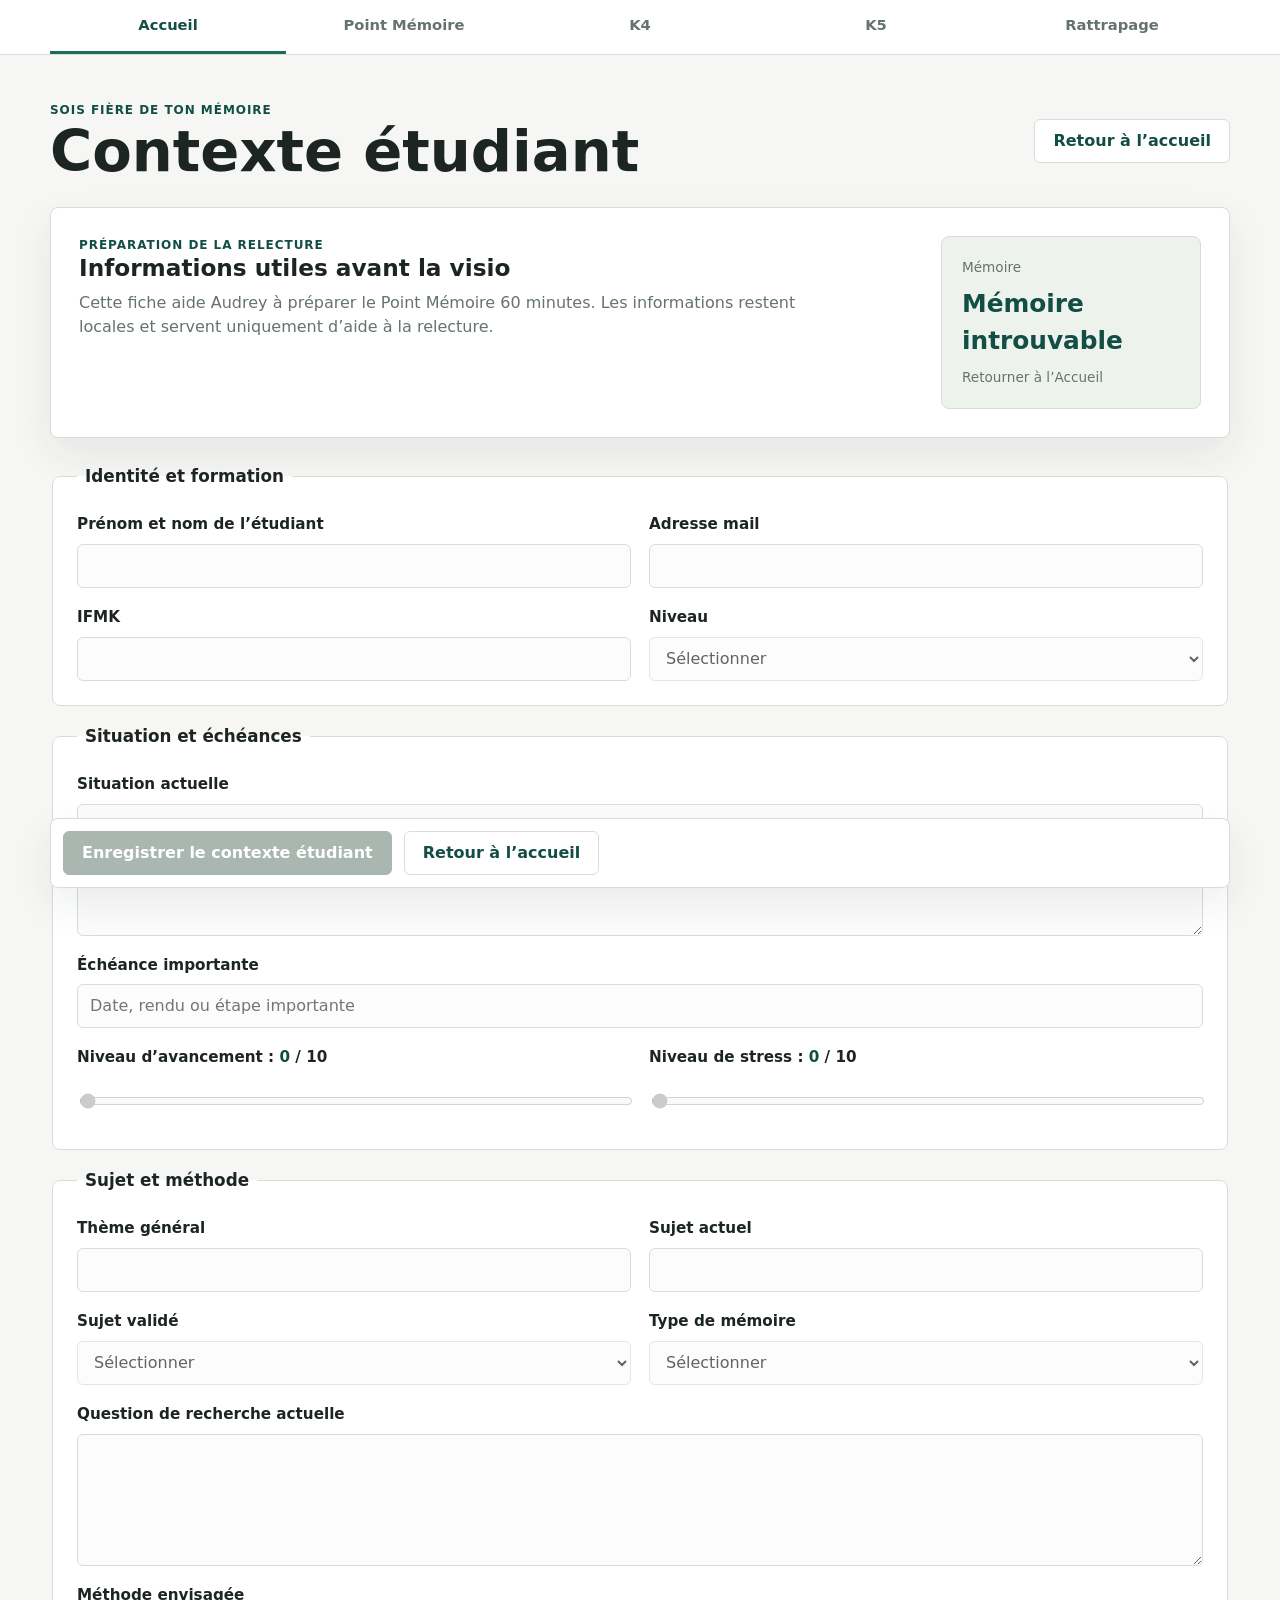
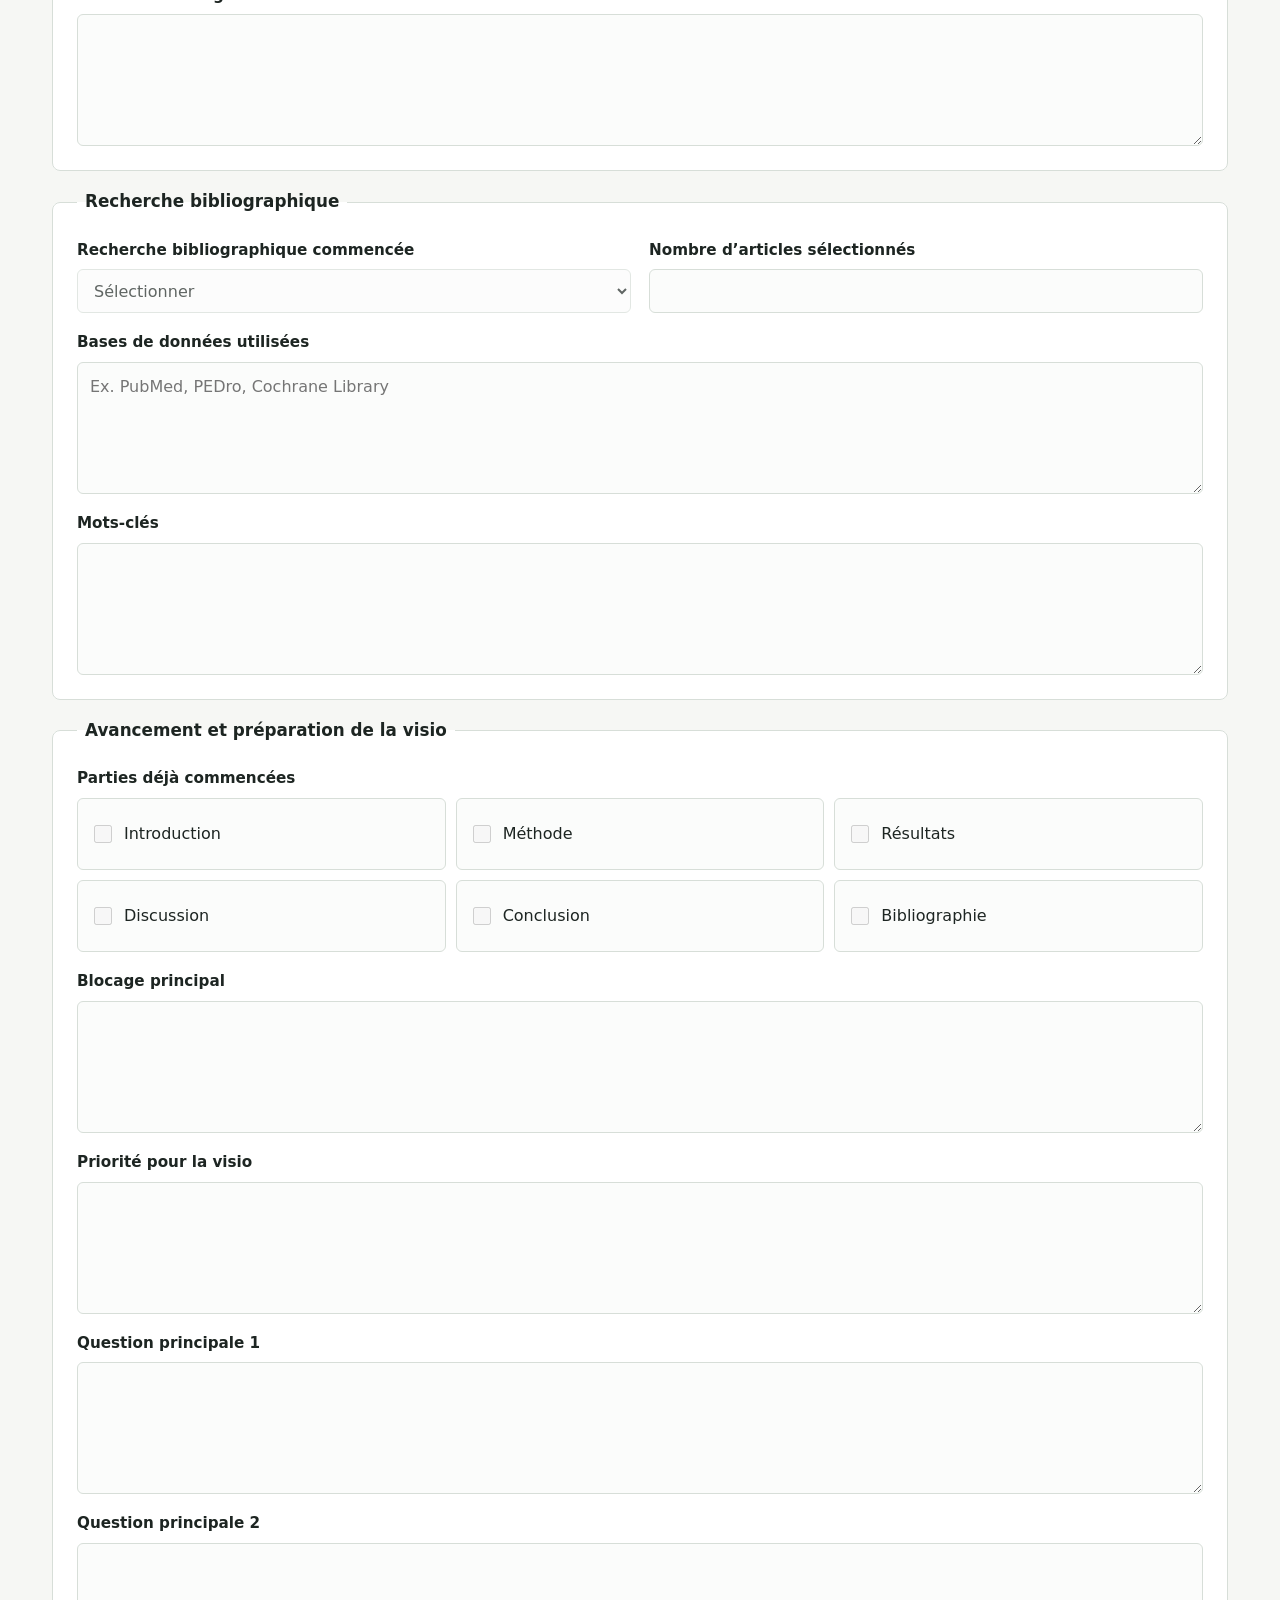
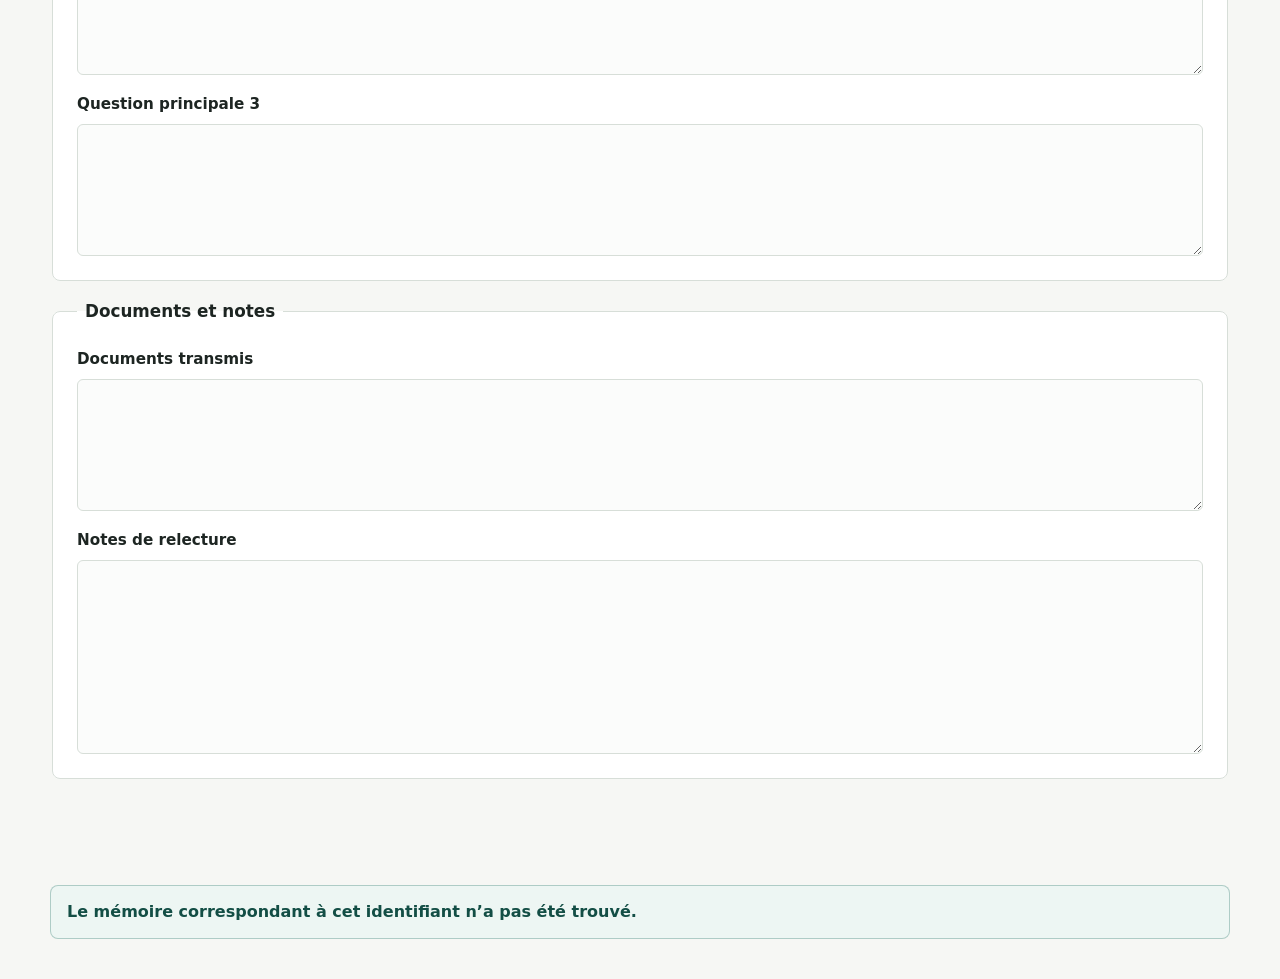
==== contexte-etudiant.html @ c6e3a351 "Initialiser le projet Redac-IMRaD" ====
<!doctype html>
<html lang="fr">
  <head>
    <meta charset="UTF-8" />
    <meta name="viewport" content="width=device-width, initial-scale=1.0" />
    <title>Contexte étudiant - Redac-IMRaD</title>
    <link rel="stylesheet" href="styles.css" />
  </head>
  <body>
    <div data-main-nav></div>
    <main class="app-shell">
      <header class="topbar" aria-label="En-tête">
        <div>
          <p class="eyebrow">Sois fière de ton mémoire</p>
          <h1>Contexte étudiant</h1>
        </div>
        <a class="secondary-action" href="index.html">Retour à l’accueil</a>
      </header>

      <section class="status-band" aria-labelledby="context-title">
        <div>
          <p class="eyebrow">Préparation de la relecture</p>
          <h2 id="context-title">Informations utiles avant la visio</h2>
          <p>
            Cette fiche aide Audrey à préparer le Point Mémoire 60 minutes. Les informations restent
            locales et servent uniquement d’aide à la relecture.
          </p>
        </div>
        <div class="status-panel" aria-label="Mémoire concerné">
          <span class="status-label">Mémoire</span>
          <strong id="context-file-name">Non trouvé</strong>
          <span class="status-note" id="context-status">Contexte à renseigner</span>
        </div>
      </section>

      <form id="student-context-form" class="context-form">
        <fieldset class="form-section">
          <legend>Identité et formation</legend>
          <div class="form-grid">
            <label class="field">
              <span>Prénom et nom de l’étudiant</span>
              <input type="text" name="identiteEtudiant" autocomplete="name" />
            </label>
            <label class="field">
              <span>Adresse mail</span>
              <input type="email" name="email" autocomplete="email" />
            </label>
            <label class="field">
              <span>IFMK</span>
              <input type="text" name="ifmk" />
            </label>
            <label class="field">
              <span>Niveau</span>
              <select name="niveau">
                <option value="">Sélectionner</option>
                <option>K3</option>
                <option>K4</option>
                <option>Rattrapage</option>
                <option>Autre</option>
              </select>
            </label>
          </div>
        </fieldset>

        <fieldset class="form-section">
          <legend>Situation et échéances</legend>
          <div class="form-grid">
            <label class="field full-width">
              <span>Situation actuelle</span>
              <textarea name="situationActuelle" rows="4"></textarea>
            </label>
            <label class="field full-width">
              <span>Échéance importante</span>
              <input type="text" name="echeanceImportante" placeholder="Date, rendu ou étape importante" />
            </label>
            <label class="field range-field">
              <span>Niveau d’avancement : <output id="progress-output">0</output> / 10</span>
              <input id="progress-range" type="range" name="niveauAvancement" min="0" max="10" value="0" />
            </label>
            <label class="field range-field">
              <span>Niveau de stress : <output id="stress-output">0</output> / 10</span>
              <input id="stress-range" type="range" name="niveauStress" min="0" max="10" value="0" />
            </label>
          </div>
        </fieldset>

        <fieldset class="form-section">
          <legend>Sujet et méthode</legend>
          <div class="form-grid">
            <label class="field">
              <span>Thème général</span>
              <input type="text" name="themeGeneral" />
            </label>
            <label class="field">
              <span>Sujet actuel</span>
              <input type="text" name="sujetActuel" />
            </label>
            <label class="field">
              <span>Sujet validé</span>
              <select name="sujetValide">
                <option value="">Sélectionner</option>
                <option>Oui</option>
                <option>Non</option>
                <option>En attente</option>
                <option>Je ne sais pas</option>
              </select>
            </label>
            <label class="field">
              <span>Type de mémoire</span>
              <select name="typeMemoire">
                <option value="">Sélectionner</option>
                <option>Revue de littérature</option>
                <option>Revue systématique</option>
                <option>Étude quantitative</option>
                <option>Étude qualitative</option>
                <option>Étude observationnelle</option>
                <option>Cas clinique</option>
                <option>Mémoire professionnel</option>
                <option>Autre</option>
              </select>
            </label>
            <label class="field full-width">
              <span>Question de recherche actuelle</span>
              <textarea name="questionRecherche" rows="4"></textarea>
            </label>
            <label class="field full-width">
              <span>Méthode envisagée</span>
              <textarea name="methodeEnvisagee" rows="4"></textarea>
            </label>
          </div>
        </fieldset>

        <fieldset class="form-section">
          <legend>Recherche bibliographique</legend>
          <div class="form-grid">
            <label class="field">
              <span>Recherche bibliographique commencée</span>
              <select name="rechercheBibliographiqueCommencee">
                <option value="">Sélectionner</option>
                <option>Oui</option>
                <option>Non</option>
                <option>Un peu</option>
              </select>
            </label>
            <label class="field">
              <span>Nombre d’articles sélectionnés</span>
              <input type="number" name="nombreArticles" min="0" inputmode="numeric" />
            </label>
            <label class="field full-width">
              <span>Bases de données utilisées</span>
              <textarea name="basesDonnees" rows="3" placeholder="Ex. PubMed, PEDro, Cochrane Library"></textarea>
            </label>
            <label class="field full-width">
              <span>Mots-clés</span>
              <textarea name="motsCles" rows="3"></textarea>
            </label>
          </div>
        </fieldset>

        <fieldset class="form-section">
          <legend>Avancement et préparation de la visio</legend>
          <div class="field full-width">
            <span>Parties déjà commencées</span>
            <div class="checkbox-grid">
              <label><input type="checkbox" name="partiesCommencees" value="Introduction" /> Introduction</label>
              <label><input type="checkbox" name="partiesCommencees" value="Méthode" /> Méthode</label>
              <label><input type="checkbox" name="partiesCommencees" value="Résultats" /> Résultats</label>
              <label><input type="checkbox" name="partiesCommencees" value="Discussion" /> Discussion</label>
              <label><input type="checkbox" name="partiesCommencees" value="Conclusion" /> Conclusion</label>
              <label><input type="checkbox" name="partiesCommencees" value="Bibliographie" /> Bibliographie</label>
            </div>
          </div>
          <div class="form-grid context-spacing">
            <label class="field full-width">
              <span>Blocage principal</span>
              <textarea name="blocagePrincipal" rows="4"></textarea>
            </label>
            <label class="field full-width">
              <span>Priorité pour la visio</span>
              <textarea name="prioriteVisio" rows="4"></textarea>
            </label>
            <label class="field full-width">
              <span>Question principale 1</span>
              <textarea name="questionEtudiant1" rows="3"></textarea>
            </label>
            <label class="field full-width">
              <span>Question principale 2</span>
              <textarea name="questionEtudiant2" rows="3"></textarea>
            </label>
            <label class="field full-width">
              <span>Question principale 3</span>
              <textarea name="questionEtudiant3" rows="3"></textarea>
            </label>
          </div>
        </fieldset>

        <fieldset class="form-section">
          <legend>Documents et notes</legend>
          <div class="form-grid">
            <label class="field full-width">
              <span>Documents transmis</span>
              <textarea name="documentsTransmis" rows="4"></textarea>
            </label>
            <label class="field full-width">
              <span>Notes de relecture</span>
              <textarea name="notesRelecture" rows="7"></textarea>
            </label>
          </div>
        </fieldset>

        <div class="form-actions sticky-actions">
          <button class="primary-action" type="submit">Enregistrer le contexte étudiant</button>
          <a class="secondary-action" href="index.html">Retour à l’accueil</a>
        </div>
        <p id="context-message" class="form-message" role="status" aria-live="polite" hidden></p>
      </form>
    </main>
    <script src="navigation.js?v=7" defer></script>
    <script src="contexte-etudiant.js?v=6" defer></script>
  </body>
</html>
---- styles.css ----
:root {
  color-scheme: light;
  --bg: #f6f7f4;
  --surface: #ffffff;
  --surface-muted: #eef2ed;
  --text: #1d2522;
  --muted: #66736d;
  --line: #d7ded8;
  --accent: #1d6b5f;
  --accent-strong: #134e45;
  --caution: #9a6b15;
  --shadow: 0 16px 40px rgba(29, 37, 34, 0.08);
}

* {
  box-sizing: border-box;
}

body {
  margin: 0;
  min-width: 320px;
  background: var(--bg);
  color: var(--text);
  font-family:
    Inter, ui-sans-serif, system-ui, -apple-system, BlinkMacSystemFont, "Segoe UI",
    sans-serif;
  line-height: 1.5;
}

.main-tabs {
  position: sticky;
  top: 0;
  z-index: 20;
  border-bottom: 1px solid var(--line);
  background: rgba(255, 255, 255, 0.98);
}

.main-tabs-inner {
  display: grid;
  grid-template-columns: repeat(5, minmax(0, 1fr));
  width: min(1180px, 100%);
  min-height: 54px;
  margin: 0 auto;
}

.main-tab {
  display: flex;
  min-width: 0;
  align-items: center;
  justify-content: center;
  padding: 10px 8px;
  border-bottom: 3px solid transparent;
  color: var(--muted);
  font-size: 0.92rem;
  font-weight: 750;
  line-height: 1.15;
  text-align: center;
  text-decoration: none;
}

.main-tab:hover,
.main-tab:focus-visible {
  background: var(--surface-muted);
  color: var(--accent-strong);
}

.main-tab.active {
  border-bottom-color: var(--accent);
  color: var(--accent-strong);
}

button,
input,
textarea,
select {
  font: inherit;
}

a {
  color: inherit;
}

.visually-hidden {
  position: absolute;
  width: 1px;
  height: 1px;
  padding: 0;
  margin: -1px;
  overflow: hidden;
  clip: rect(0, 0, 0, 0);
  white-space: nowrap;
  border: 0;
}

.app-shell {
  width: min(1180px, calc(100% - 32px));
  margin: 0 auto;
  padding: 28px 0 40px;
}

.topbar {
  display: flex;
  align-items: center;
  justify-content: space-between;
  gap: 24px;
  padding: 18px 0 26px;
}

.eyebrow {
  margin: 0 0 4px;
  color: var(--accent-strong);
  font-size: 0.75rem;
  font-weight: 700;
  letter-spacing: 0.08em;
  text-transform: uppercase;
}

h1,
h2,
h3,
p {
  margin-top: 0;
}

h1 {
  margin-bottom: 0;
  font-size: clamp(2rem, 5vw, 3.6rem);
  line-height: 1;
}

h2 {
  margin-bottom: 10px;
  font-size: 1.45rem;
  line-height: 1.2;
}

h3 {
  margin-bottom: 6px;
  font-size: 1rem;
}

p {
  color: var(--muted);
}

.primary-action,
.secondary-action {
  display: inline-flex;
  min-height: 44px;
  align-items: center;
  justify-content: center;
  padding: 0 18px;
  border-radius: 6px;
  font-weight: 700;
  text-align: center;
  text-decoration: none;
}

.primary-action {
  border: 1px solid var(--accent);
  background: var(--accent);
  color: #fff;
}

.primary-action:disabled {
  cursor: not-allowed;
  border-color: #aab7b1;
  background: #aab7b1;
}

.secondary-action {
  border: 1px solid var(--line);
  background: var(--surface);
  color: var(--accent-strong);
}

.primary-action[aria-disabled="true"],
.secondary-action:disabled {
  cursor: not-allowed;
  border-color: #aab7b1;
  background: #eef1ee;
  color: #7b8781;
}

.status-band {
  display: grid;
  grid-template-columns: minmax(0, 1fr) 260px;
  gap: 28px;
  align-items: stretch;
  margin-bottom: 26px;
  padding: 28px;
  border: 1px solid var(--line);
  border-radius: 8px;
  background: var(--surface);
  box-shadow: var(--shadow);
}

.status-band p {
  max-width: 760px;
  margin-bottom: 0;
}

.status-panel {
  display: flex;
  min-height: 150px;
  flex-direction: column;
  justify-content: center;
  padding: 20px;
  border: 1px solid var(--line);
  border-radius: 8px;
  background: var(--surface-muted);
}

.status-label,
.status-note {
  color: var(--muted);
  font-size: 0.85rem;
}

.status-panel strong {
  margin: 8px 0;
  color: var(--accent-strong);
  font-size: 1.55rem;
}

.dashboard-grid {
  display: grid;
  grid-template-columns: repeat(3, minmax(0, 1fr));
  gap: 16px;
  margin-bottom: 30px;
}

.summary-card,
.workspace,
.principles {
  border: 1px solid var(--line);
  border-radius: 8px;
  background: var(--surface);
}

.summary-card {
  min-height: 156px;
  padding: 22px;
}

.summary-card p {
  margin-bottom: 0;
}

.summary-card.warning .metric {
  color: var(--caution);
}

.metric {
  display: block;
  margin-bottom: 16px;
  color: var(--accent);
  font-size: 2.4rem;
  font-weight: 800;
  line-height: 1;
}

.workspace,
.principles {
  padding: 26px;
  margin-bottom: 24px;
}

.section-heading {
  display: flex;
  align-items: flex-start;
  justify-content: space-between;
  gap: 20px;
  margin-bottom: 18px;
}

.steps {
  display: grid;
  gap: 12px;
  padding: 0;
  margin: 0;
  list-style: none;
}

.step {
  display: grid;
  grid-template-columns: 44px minmax(0, 1fr);
  gap: 14px;
  align-items: start;
  padding: 16px;
  border: 1px solid var(--line);
  border-radius: 8px;
  background: #fbfcfb;
}

.step.current {
  border-color: rgba(29, 107, 95, 0.42);
  background: #edf6f3;
}

.step.muted {
  background: #f7f8f7;
}

.step-index {
  display: grid;
  width: 36px;
  height: 36px;
  place-items: center;
  border-radius: 50%;
  background: var(--surface-muted);
  color: var(--accent-strong);
  font-size: 0.9rem;
  font-weight: 800;
}

.step p {
  margin-bottom: 0;
}

.principles h2 {
  margin-bottom: 18px;
}

.principle-list {
  display: grid;
  grid-template-columns: repeat(2, minmax(0, 1fr));
  gap: 12px;
}

.principle-list p {
  min-height: 70px;
  margin: 0;
  padding: 16px;
  border: 1px solid var(--line);
  border-radius: 8px;
  background: #fbfcfb;
}

.principle-list strong {
  color: var(--text);
}

.import-intro {
  margin-bottom: 30px;
}

.memoire-form {
  display: grid;
  gap: 22px;
}

.form-grid {
  display: grid;
  grid-template-columns: repeat(2, minmax(0, 1fr));
  gap: 18px;
}

.field {
  display: grid;
  gap: 8px;
}

.field.full-width {
  grid-column: 1 / -1;
}

.field span {
  color: var(--text);
  font-size: 0.95rem;
  font-weight: 700;
}

.field input,
.field select,
.field textarea {
  width: 100%;
  border: 1px solid var(--line);
  border-radius: 6px;
  background: #fbfcfb;
  color: var(--text);
}

.field input,
.field select {
  min-height: 44px;
  padding: 0 12px;
}

.field input[type="file"] {
  min-height: auto;
  padding: 12px;
}

.field textarea {
  min-height: 132px;
  padding: 12px;
  resize: vertical;
}

.field input:focus,
.field select:focus,
.field textarea:focus {
  outline: 3px solid rgba(29, 107, 95, 0.18);
  border-color: var(--accent);
}

.field small {
  color: var(--muted);
}

.form-actions {
  display: flex;
  flex-wrap: wrap;
  gap: 12px;
  align-items: center;
}

.form-message {
  margin: 0;
  padding: 14px 16px;
  border: 1px solid rgba(29, 107, 95, 0.3);
  border-radius: 8px;
  background: #edf6f3;
  color: var(--accent-strong);
  font-weight: 700;
}

.memoire-summary {
  display: grid;
  grid-template-columns: repeat(2, minmax(0, 1fr));
  gap: 14px;
  margin: 0 0 22px;
}

.memoire-summary div {
  min-height: 82px;
  padding: 16px;
  border: 1px solid var(--line);
  border-radius: 8px;
  background: #fbfcfb;
}

.memoire-summary .full-width {
  grid-column: 1 / -1;
}

.memoire-summary dt {
  margin-bottom: 6px;
  color: var(--muted);
  font-size: 0.85rem;
  font-weight: 700;
}

.memoire-summary dd {
  margin: 0;
  color: var(--text);
  font-weight: 700;
}

.fiche-actions {
  padding-top: 4px;
}

.analysis-grid {
  display: grid;
  grid-template-columns: repeat(2, minmax(0, 1fr));
  gap: 14px;
}

.analysis-card {
  display: flex;
  min-height: 128px;
  align-items: center;
  justify-content: space-between;
  gap: 16px;
  padding: 16px;
  border: 1px solid var(--line);
  border-radius: 8px;
  background: #fbfcfb;
}

.analysis-card p {
  margin-bottom: 0;
}

.analysis-card .secondary-action {
  min-width: 156px;
}

.empty-state {
  margin: 0;
  padding: 16px;
  border: 1px solid var(--line);
  border-radius: 8px;
  background: #fbfcfb;
}

.memoire-list {
  display: grid;
  gap: 14px;
}

.memoire-card {
  display: grid;
  gap: 16px;
  padding: 18px;
  border: 1px solid var(--line);
  border-radius: 8px;
  background: #fbfcfb;
}

.memoire-card h3 {
  margin-bottom: 0;
  overflow-wrap: anywhere;
}

.memoire-card-details {
  display: grid;
  grid-template-columns: repeat(3, minmax(0, 1fr));
  gap: 12px;
  margin: 0;
}

.memoire-card-details div {
  min-height: 76px;
  padding: 14px;
  border: 1px solid var(--line);
  border-radius: 8px;
  background: var(--surface);
}

.memoire-card-details dt {
  margin-bottom: 6px;
  color: var(--muted);
  font-size: 0.82rem;
  font-weight: 700;
}

.memoire-card-details dd {
  margin: 0;
  color: var(--text);
  font-weight: 700;
}

.analysis-state {
  margin: 0;
  padding: 12px 14px;
  border: 1px solid rgba(29, 107, 95, 0.3);
  border-radius: 8px;
  background: #edf6f3;
  color: var(--accent-strong);
  font-weight: 700;
}

.memoire-card-actions {
  display: flex;
  flex-wrap: wrap;
  gap: 10px;
}

.filter-bar {
  display: flex;
  flex-wrap: wrap;
  gap: 8px;
  margin-bottom: 18px;
}

.filter-button {
  min-height: 38px;
  padding: 0 13px;
  border: 1px solid var(--line);
  border-radius: 6px;
  background: var(--surface);
  color: var(--muted);
  font-weight: 700;
}

.filter-button.active {
  border-color: var(--accent);
  background: var(--surface-muted);
  color: var(--accent-strong);
}

.student-grid {
  display: grid;
  grid-template-columns: repeat(2, minmax(0, 1fr));
  gap: 14px;
}

.student-card {
  display: grid;
  gap: 14px;
  padding: 18px;
  border: 1px solid var(--line);
  border-radius: 8px;
  background: #fbfcfb;
}

.student-card h3 {
  margin: 6px 0 0;
}

.category-label {
  color: var(--accent-strong);
  font-size: 0.78rem;
  font-weight: 800;
  text-transform: uppercase;
}

.student-card dl {
  display: grid;
  gap: 10px;
  margin: 0;
}

.student-card dt {
  color: var(--muted);
  font-size: 0.78rem;
  font-weight: 700;
}

.student-card dd {
  margin: 2px 0 0;
  color: var(--text);
}

.axis-grid {
  display: grid;
  grid-template-columns: repeat(2, minmax(0, 1fr));
  gap: 14px;
}

.axis-card {
  display: grid;
  align-content: start;
  gap: 12px;
  padding: 18px;
  border: 1px solid var(--line);
  border-radius: 8px;
  background: #fbfcfb;
}

.axis-card h3,
.axis-card p {
  margin-bottom: 0;
}

.flush-workspace {
  margin-bottom: 0;
}

.file-selection-status {
  margin: -14px 0 24px;
  padding: 10px 12px;
  border: 1px solid var(--line);
  border-radius: 6px;
  background: var(--surface-muted);
  color: var(--muted);
  font-size: 0.88rem;
}

.archive-section {
  margin-top: 24px;
}

.sync-controls {
  display: grid;
  grid-template-columns: minmax(0, 1fr) auto;
  gap: 14px;
  align-items: end;
}

.sync-endpoint-field {
  min-width: 0;
}

.sync-actions {
  flex-wrap: nowrap;
}

.sync-note {
  margin: 12px 0;
  color: var(--muted);
  font-size: 0.88rem;
}

.sync-status {
  margin-bottom: 18px;
}

.sync-status[data-status-type="error"] {
  border-color: rgba(154, 50, 21, 0.35);
  background: #fff2ee;
  color: #7d2c18;
}

.sync-status[data-status-type="warning"] {
  border-color: rgba(154, 107, 21, 0.35);
  background: #fff8e8;
  color: var(--caution);
}

.questionnaire-list {
  display: grid;
  gap: 14px;
}

.questionnaire-card {
  display: grid;
  gap: 16px;
  padding: 18px;
  border: 1px solid var(--line);
  border-radius: 8px;
  background: #fbfcfb;
}

.questionnaire-card-header {
  display: flex;
  align-items: flex-start;
  justify-content: space-between;
  gap: 12px;
}

.questionnaire-card-header h3 {
  margin: 0;
}

.new-response-badge {
  flex: 0 0 auto;
  padding: 4px 8px;
  border: 1px solid rgba(29, 107, 95, 0.3);
  border-radius: 6px;
  background: #edf6f3;
  color: var(--accent-strong);
  font-size: 0.76rem;
  font-weight: 800;
  text-transform: uppercase;
}

.questionnaire-details {
  display: grid;
  grid-template-columns: repeat(3, minmax(0, 1fr));
  gap: 10px;
  margin: 0;
}

.questionnaire-details div {
  min-width: 0;
  padding: 10px;
  border: 1px solid var(--line);
  border-radius: 6px;
  background: var(--surface);
}

.questionnaire-details dt {
  margin-bottom: 4px;
  color: var(--muted);
  font-size: 0.76rem;
  font-weight: 700;
}

.questionnaire-details dd {
  margin: 0;
  overflow-wrap: anywhere;
  color: var(--text);
}

.questionnaire-actions {
  display: flex;
  flex-wrap: wrap;
  gap: 10px;
}

.questionnaire-summary {
  padding-top: 16px;
  border-top: 1px solid var(--line);
}

.questionnaire-summary h4 {
  margin: 0 0 12px;
}

.questionnaire-summary-grid {
  display: grid;
  grid-template-columns: repeat(2, minmax(0, 1fr));
  gap: 0 18px;
}

.questionnaire-summary-axis {
  padding: 14px 0;
  border-top: 1px solid var(--line);
}

.questionnaire-summary-axis h5 {
  margin: 0 0 8px;
  font-size: 0.95rem;
}

.questionnaire-summary-axis p {
  margin-bottom: 7px;
}

.k4-student-grid {
  grid-template-columns: 1fr;
}

.student-card-k4 {
  gap: 0;
  padding: 0;
  overflow: hidden;
}

.student-card-grid {
  display: grid;
  grid-template-columns: minmax(270px, 0.85fr) minmax(0, 1.5fr);
}

.student-summary-panel,
.student-livrables-panel {
  display: grid;
  align-content: start;
  gap: 12px;
  padding: 18px;
}

.student-summary-panel {
  border-right: 1px solid var(--line);
  background: #fbfcfb;
}

.student-livrables-panel {
  background: var(--surface);
}

.student-livrables-panel h4,
.student-livrables-panel > p {
  margin: 0;
}

.student-card-actions {
  display: flex;
  flex-wrap: wrap;
  gap: 8px;
}

.livrables-list {
  display: grid;
  gap: 8px;
}

.livrable-row {
  display: grid;
  grid-template-columns: minmax(220px, 1fr) minmax(190px, auto);
  gap: 12px;
  align-items: center;
  padding: 11px 12px;
  border: 1px solid var(--line);
  border-radius: 6px;
  background: var(--surface);
}

.livrable-k4-selection {
  display: flex;
  min-width: 0;
  align-items: center;
  gap: 9px;
  color: var(--text);
  font-weight: 700;
}

.livrable-k4-selection input {
  width: 18px;
  height: 18px;
  accent-color: var(--accent);
}

.livrable-k4-metadata {
  display: flex;
  flex-wrap: wrap;
  align-items: center;
  justify-content: flex-end;
  gap: 8px;
}

.livrable-status {
  padding: 3px 7px;
  border: 1px solid var(--line);
  border-radius: 6px;
  background: var(--surface-muted);
  color: var(--muted);
  font-size: 0.76rem;
  font-weight: 800;
}

.livrable-status[data-livrable-status="généré"],
.livrable-status[data-livrable-status="brouillon créé"] {
  border-color: rgba(29, 107, 95, 0.3);
  background: #edf6f3;
  color: var(--accent-strong);
}

.livrable-status[data-livrable-status="envoyé"] {
  border-color: rgba(29, 107, 95, 0.45);
  background: #e3f2ed;
  color: var(--accent-strong);
}

.livrable-status[data-livrable-status="erreur"] {
  border-color: rgba(154, 50, 21, 0.35);
  background: #fff2ee;
  color: #7d2c18;
}

.k4-document-link {
  color: var(--accent-strong);
  font-size: 0.82rem;
  font-weight: 700;
}

.livrable-k4-metadata small {
  color: var(--muted);
}

.student-k4-deliverable-actions {
  display: flex;
  flex-wrap: wrap;
  gap: 10px;
  padding: 16px 18px;
  border-top: 1px solid var(--line);
  background: #fbfcfb;
}

.k4-livrables-status {
  margin: 0 18px 18px;
}

#k4-livrables-global-status[data-status-type="error"],
.k4-livrables-status[data-status-type="error"] {
  border-color: rgba(154, 50, 21, 0.35);
  background: #fff2ee;
  color: #7d2c18;
}

#k4-livrables-global-status[data-status-type="warning"],
.k4-livrables-status[data-status-type="warning"] {
  border-color: rgba(154, 107, 21, 0.35);
  background: #fff8e8;
  color: var(--caution);
}

.report-section-grid {
  display: grid;
  gap: 14px;
}

.report-section-card {
  display: grid;
  gap: 14px;
  padding: 18px;
  border: 1px solid var(--line);
  border-radius: 8px;
  background: #fbfcfb;
}

.report-section-card h3 {
  margin-bottom: 0;
}

.report-section-details {
  display: grid;
  grid-template-columns: repeat(3, minmax(0, 1fr));
  gap: 12px;
  margin: 0;
}

.report-section-details div {
  padding: 14px;
  border: 1px solid var(--line);
  border-radius: 8px;
  background: var(--surface);
}

.report-section-details dt {
  margin-bottom: 6px;
  color: var(--muted);
  font-size: 0.82rem;
  font-weight: 700;
}

.report-section-details dd {
  margin: 0;
  color: var(--text);
  font-weight: 700;
}

.section-excerpt {
  max-height: 170px;
  margin: 0;
  overflow: auto;
  padding: 14px;
  border: 1px solid var(--line);
  border-radius: 8px;
  background: var(--surface);
  white-space: pre-wrap;
}

.report-list {
  display: grid;
  gap: 10px;
  padding-left: 20px;
  margin: 0;
  color: var(--muted);
}

.criteria-list {
  display: grid;
  gap: 10px;
  margin-top: 18px;
}

.criteria-list:empty {
  display: none;
}

.criteria-list h4 {
  margin: 0;
  font-size: 1rem;
}

.criterion-card {
  display: grid;
  gap: 10px;
  padding: 14px;
  border: 1px solid var(--line);
  border-radius: 8px;
  background: var(--surface);
}

.criterion-header {
  display: flex;
  align-items: flex-start;
  justify-content: space-between;
  gap: 12px;
}

.criterion-header h5 {
  margin: 0;
  font-size: 0.95rem;
}

.criterion-status {
  flex: 0 0 auto;
  padding: 4px 8px;
  border: 1px solid rgba(154, 107, 21, 0.3);
  border-radius: 6px;
  background: #fff8e8;
  color: var(--caution);
  font-size: 0.78rem;
  font-weight: 800;
}

.criterion-card > p {
  margin: 0;
}

.criterion-details {
  display: grid;
  grid-template-columns: minmax(120px, 0.5fr) repeat(2, minmax(0, 1fr));
  gap: 10px;
  margin: 0;
}

.criterion-details div {
  padding: 10px;
  border: 1px solid var(--line);
  border-radius: 6px;
  background: #fbfcfb;
}

.criterion-details dt {
  margin-bottom: 4px;
  color: var(--muted);
  font-size: 0.76rem;
  font-weight: 700;
}

.criterion-details dd {
  margin: 0;
  color: var(--text);
  font-size: 0.88rem;
}

.context-form {
  display: grid;
  gap: 18px;
}

.form-section {
  min-width: 0;
  padding: 24px;
  border: 1px solid var(--line);
  border-radius: 8px;
  background: var(--surface);
}

.form-section legend {
  padding: 0 8px;
  color: var(--text);
  font-size: 1.05rem;
  font-weight: 800;
}

.range-field input[type="range"] {
  padding: 0;
  accent-color: var(--accent);
}

.range-field output {
  color: var(--accent-strong);
  font-weight: 800;
}

.checkbox-grid {
  display: grid;
  grid-template-columns: repeat(3, minmax(0, 1fr));
  gap: 10px;
}

.checkbox-grid label {
  display: flex;
  min-height: 44px;
  align-items: center;
  gap: 9px;
  padding: 10px 12px;
  border: 1px solid var(--line);
  border-radius: 6px;
  background: #fbfcfb;
}

.checkbox-grid input {
  width: 18px;
  height: 18px;
  accent-color: var(--accent);
}

.context-spacing {
  margin-top: 18px;
}

.sticky-actions {
  position: sticky;
  bottom: 12px;
  z-index: 2;
  padding: 12px;
  border: 1px solid var(--line);
  border-radius: 8px;
  background: rgba(255, 255, 255, 0.96);
  box-shadow: var(--shadow);
}

@media (max-width: 820px) {
  .topbar,
  .status-band,
  .dashboard-grid,
  .principle-list,
  .form-grid,
  .memoire-summary,
  .analysis-grid,
  .memoire-card-details,
  .report-section-details,
  .criterion-details,
  .checkbox-grid,
  .student-grid,
  .axis-grid,
  .sync-controls,
  .questionnaire-details,
  .questionnaire-summary-grid {
    grid-template-columns: 1fr;
  }

  .student-card-grid,
  .livrable-row {
    grid-template-columns: 1fr;
  }

  .student-summary-panel {
    border-right: 0;
    border-bottom: 1px solid var(--line);
  }

  .livrable-k4-metadata {
    justify-content: flex-start;
  }

  .topbar {
    display: grid;
  }

  .primary-action,
  .secondary-action {
    width: 100%;
  }

  .field.full-width {
    grid-column: auto;
  }

  .memoire-summary .full-width {
    grid-column: auto;
  }

  .analysis-card {
    align-items: stretch;
    flex-direction: column;
  }

  .analysis-card .secondary-action {
    min-width: 0;
  }

  .memoire-card-actions {
    display: grid;
  }

  .criterion-header {
    align-items: stretch;
    flex-direction: column;
  }

  .criterion-status {
    align-self: flex-start;
  }

  .sync-actions,
  .questionnaire-actions,
  .student-k4-deliverable-actions {
    display: grid;
  }
}

@media (max-width: 520px) {
  .main-tabs-inner {
    min-height: 50px;
  }

  .main-tab {
    padding: 8px 3px;
    font-size: 0.72rem;
    overflow-wrap: anywhere;
  }

  .app-shell {
    width: min(100% - 20px, 1180px);
    padding-top: 14px;
  }

  .status-band,
  .workspace,
  .principles,
  .form-section {
    padding: 18px;
  }

  .form-actions {
    display: grid;
  }

  .filter-bar {
    display: grid;
    grid-template-columns: repeat(2, minmax(0, 1fr));
  }

  .step {
    grid-template-columns: 36px minmax(0, 1fr);
    padding: 14px;
  }
}
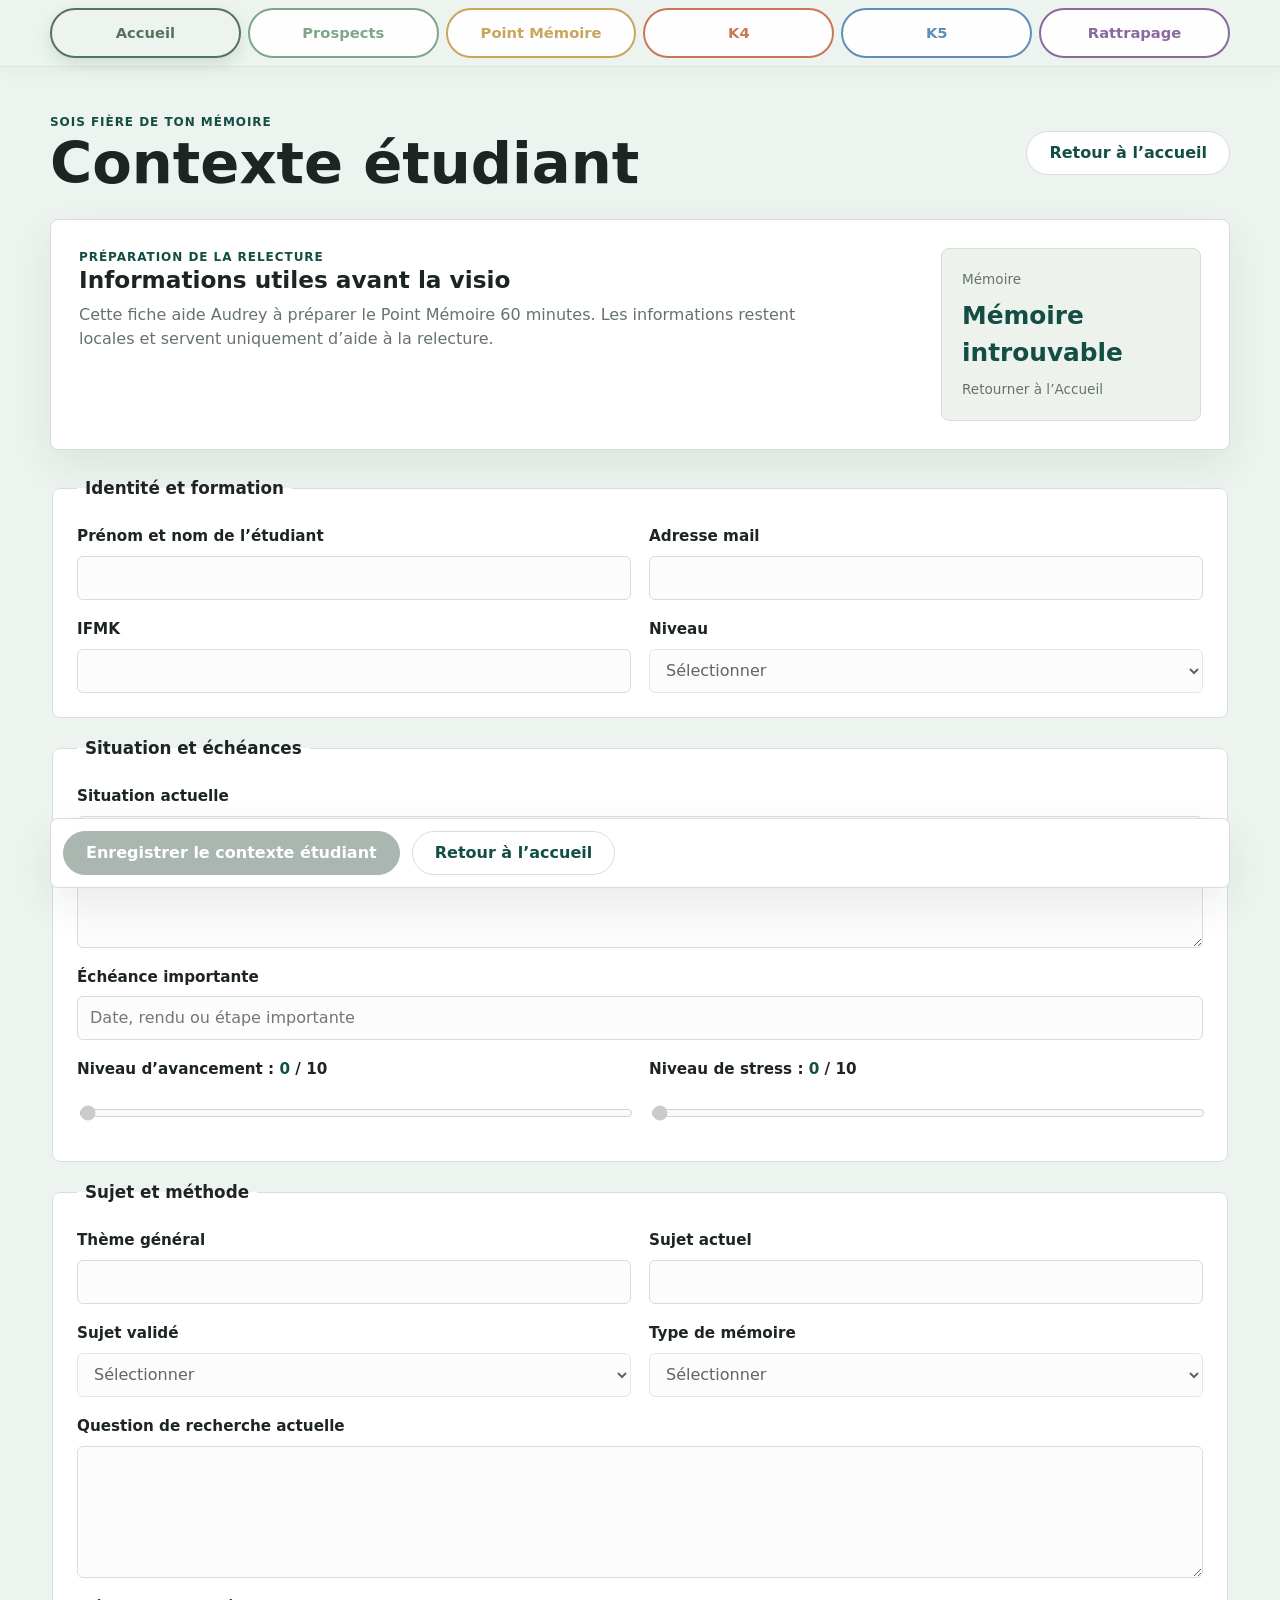
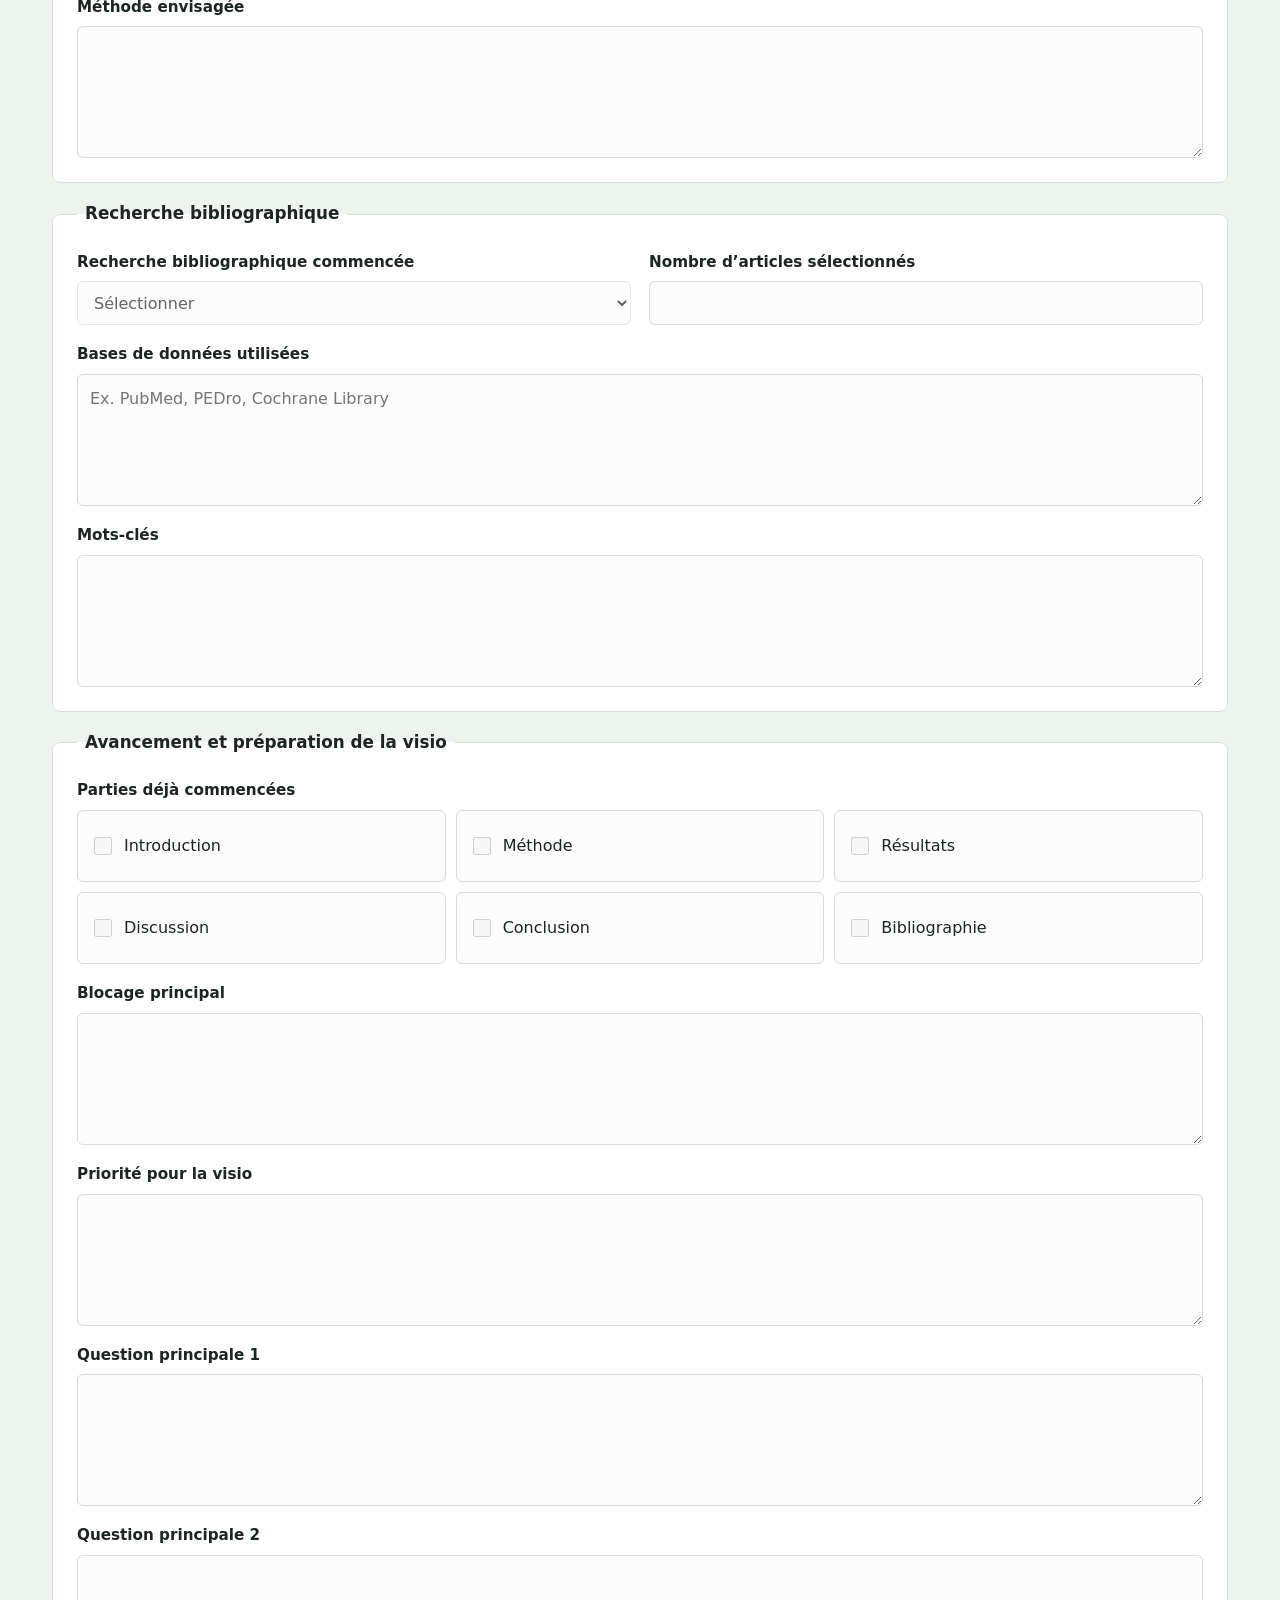
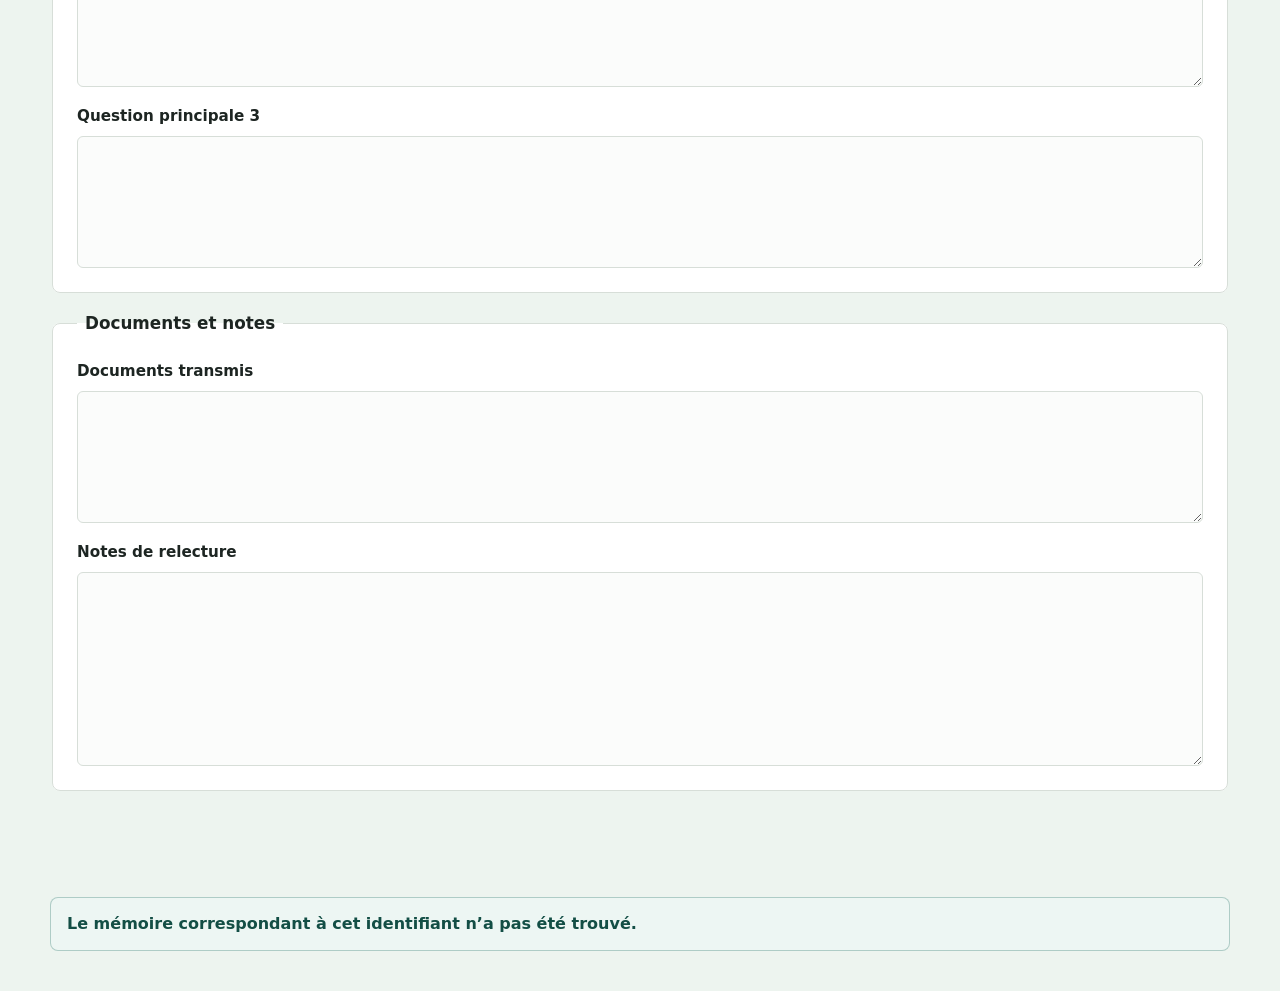
==== commit 408ce0ce: "Sauvegarde avant harmonisation couleurs onglets" ====
--- a/contexte-etudiant.html
+++ b/contexte-etudiant.html
@@ -215,7 +215,7 @@
         <p id="context-message" class="form-message" role="status" aria-live="polite" hidden></p>
       </form>
     </main>
-    <script src="navigation.js?v=7" defer></script>
+    <script src="navigation.js?v=10" defer></script>
     <script src="contexte-etudiant.js?v=6" defer></script>
   </body>
 </html>
--- a/styles.css
+++ b/styles.css
@@ -1,6 +1,22 @@
+/* === PALETTE OFFICIELLE RÉDAC-IMRAD === */
 :root {
   color-scheme: light;
-  --bg: #f6f7f4;
+  --app-bg-default: #f6f0e8;
+  --tab-accueil-bg-soft: #edf4ef;
+  --tab-prospects-bg-soft: #eef5ef;
+  --tab-point-memoire-bg-soft: #f7efe0;
+  --tab-k4-bg-soft: #f8e9df;
+  --tab-k5-bg-soft: #eaf1f8;
+  --tab-rattrapage-bg-soft: #f1eaf5;
+  --tab-accueil-accent: #55735f;
+  --tab-prospects-accent: #7fa58b;
+  --tab-point-memoire-accent: #c9a65d;
+  --tab-k4-accent: #c97855;
+  --tab-k5-accent: #5f8fb8;
+  --tab-rattrapage-accent: #8a6a9e;
+  --app-page-bg: var(--app-bg-default);
+  --color-background: var(--app-page-bg);
+  --bg: var(--color-background);
   --surface: #ffffff;
   --surface-muted: #eef2ed;
   --text: #1d2522;
@@ -10,6 +26,42 @@
   --accent-strong: #134e45;
   --caution: #9a6b15;
   --shadow: 0 16px 40px rgba(29, 37, 34, 0.08);
+  --color-accueil: var(--tab-accueil-accent);
+  --color-accueil-soft: var(--tab-accueil-bg-soft);
+  --color-prospects: var(--tab-prospects-accent);
+  --color-prospects-soft: var(--tab-prospects-bg-soft);
+  --color-point-memoire: var(--tab-point-memoire-accent);
+  --color-point-memoire-soft: var(--tab-point-memoire-bg-soft);
+  --color-k4: var(--tab-k4-accent);
+  --color-k4-soft: var(--tab-k4-bg-soft);
+  --color-k5: var(--tab-k5-accent);
+  --color-k5-soft: var(--tab-k5-bg-soft);
+  --color-rattrapage: var(--tab-rattrapage-accent);
+  --color-rattrapage-soft: var(--tab-rattrapage-bg-soft);
+}
+
+body.tab-accueil {
+  --app-page-bg: var(--tab-accueil-bg-soft);
+}
+
+body.tab-prospects {
+  --app-page-bg: var(--tab-prospects-bg-soft);
+}
+
+body.tab-point-memoire {
+  --app-page-bg: var(--tab-point-memoire-bg-soft);
+}
+
+body.tab-k4 {
+  --app-page-bg: var(--tab-k4-bg-soft);
+}
+
+body.tab-k5 {
+  --app-page-bg: var(--tab-k5-bg-soft);
+}
+
+body.tab-rattrapage {
+  --app-page-bg: var(--tab-rattrapage-bg-soft);
 }
 
 * {
@@ -37,7 +89,7 @@
 
 .main-tabs-inner {
   display: grid;
-  grid-template-columns: repeat(5, minmax(0, 1fr));
+  grid-template-columns: repeat(6, minmax(0, 1fr));
   width: min(1180px, 100%);
   min-height: 54px;
   margin: 0 auto;
@@ -238,6 +290,294 @@
   background: var(--surface);
 }
 
+.prospect-relance-counter {
+  display: inline-flex;
+  min-height: 48px;
+  align-items: center;
+  padding: 0 16px;
+  border: 1px solid var(--line);
+  border-radius: 6px;
+  background: var(--surface-muted);
+  color: var(--accent-strong);
+  font-weight: 800;
+}
+
+.prospect-relance-form {
+  display: grid;
+  gap: 18px;
+}
+
+.prospect-relance-config {
+  display: grid;
+  grid-template-columns: minmax(280px, 1fr) minmax(220px, 0.65fr) auto;
+  gap: 14px;
+  align-items: end;
+}
+
+.prospect-scheduler-disabled {
+  display: grid;
+  gap: 5px;
+  padding: 16px;
+  border: 1px dashed var(--line);
+  border-radius: 6px;
+  background: #f7f8f7;
+  opacity: 0.72;
+}
+
+.prospect-scheduler-disabled strong,
+.prospect-scheduler-disabled p {
+  margin: 0;
+}
+
+/* === QUESTIONNAIRE PROSPECT GÉNÉRAL === */
+.prospect-create-form,
+.prospect-list {
+  display: grid;
+  gap: 16px;
+}
+
+.prospect-card {
+  display: grid;
+  gap: 16px;
+  padding: 18px;
+  border-top: 1px solid var(--line);
+  border-right: 1px solid var(--line);
+  border-bottom: 1px solid var(--line);
+  border-radius: 8px;
+  background: var(--surface);
+  box-shadow: 0 6px 18px rgba(48, 45, 40, 0.04);
+}
+
+.prospect-card-header {
+  display: flex;
+  align-items: flex-start;
+  justify-content: space-between;
+  gap: 16px;
+}
+
+.prospect-card-header h3,
+.prospect-card-header p {
+  margin: 0;
+}
+
+.prospect-card-header p {
+  margin-top: 5px;
+  color: var(--muted);
+  overflow-wrap: break-word;
+  word-break: normal;
+}
+
+.prospect-status-badges {
+  display: grid;
+  grid-template-columns: repeat(3, minmax(0, 1fr));
+  gap: 10px;
+}
+
+.prospect-status-badge {
+  display: grid;
+  gap: 3px;
+  padding: 10px 12px;
+  border: 1px solid #d8e1dc;
+  border-radius: 8px;
+  background: var(--color-prospects-soft);
+  color: #496557;
+}
+
+.prospect-status-badge small {
+  font-size: 0.72rem;
+  font-weight: 700;
+}
+
+.prospect-status-badge strong {
+  font-size: 0.88rem;
+}
+
+.prospect-status-badge[data-tone="prospect-a-relancer"],
+.prospect-status-badge[data-tone="questionnaire-envoye"] {
+  border-color: #e1cfa7;
+  background: #f8eed8;
+  color: #76571d;
+}
+
+.prospect-status-badge[data-tone="prospect-interesse"],
+.prospect-status-badge[data-tone="questionnaire-repondu"],
+.prospect-status-badge[data-tone="response-yes"] {
+  border-color: #bcd3c4;
+  background: #e5f0e8;
+  color: #356044;
+}
+
+.prospect-status-badge[data-tone="prospect-transforme"] {
+  border-color: #c5d4df;
+  background: #e8f0f5;
+  color: #45677d;
+}
+
+.prospect-status-badge[data-tone="prospect-en-reflexion"] {
+  border-color: #dbc99e;
+  background: #f6edd4;
+  color: #725a24;
+}
+
+.prospect-status-badge[data-tone="prospect-archive"],
+.prospect-status-badge[data-tone="prospect-non-interesse"] {
+  border-color: #d7d9d8;
+  background: #eef0ef;
+  color: #68716d;
+}
+
+.prospect-status-badge[data-tone="response-no"],
+.prospect-status-badge[data-tone="questionnaire-a-envoyer"] {
+  border-color: #deded9;
+  background: #f7f7f4;
+  color: #68716d;
+}
+
+.prospect-card-actions {
+  display: flex;
+  flex-wrap: wrap;
+  gap: 10px;
+}
+
+@media (max-width: 700px) {
+  .prospect-status-badges {
+    grid-template-columns: 1fr;
+  }
+
+  .prospect-card-actions {
+    display: grid;
+  }
+}
+
+/* === CONNEXION QUESTIONNAIRE PROSPECT === */
+.prospect-questionnaire-config {
+  border-color: #dfe4e0;
+  background: #fafbf9;
+  box-shadow: none;
+}
+
+.prospect-questionnaire-config-grid {
+  display: grid;
+  grid-template-columns: repeat(2, minmax(0, 1fr));
+  gap: 14px;
+}
+
+.prospect-questionnaire-config-card {
+  display: grid;
+  gap: 13px;
+  min-width: 0;
+  padding: 16px;
+  border: 1px solid var(--line);
+  border-radius: 8px;
+  background: var(--surface);
+}
+
+.prospect-questionnaire-config-card h3,
+.prospect-questionnaire-config-card .form-message {
+  margin: 0;
+}
+
+.prospect-questionnaire-config-card .secondary-action {
+  justify-self: start;
+}
+
+@media (max-width: 760px) {
+  .prospect-questionnaire-config-grid {
+    grid-template-columns: 1fr;
+  }
+}
+
+/* === PROSPECTS — RÉPONSES QUESTIONNAIRE === */
+.prospect-response-panel {
+  display: grid;
+  gap: 16px;
+  padding: 18px;
+  border: 1px solid #cadbd2;
+  border-radius: 8px;
+  background: #f2f7f4;
+}
+
+.prospect-response-heading {
+  display: flex;
+  align-items: baseline;
+  justify-content: space-between;
+  gap: 16px;
+}
+
+.prospect-response-heading h4,
+.prospect-response-heading p {
+  margin: 0;
+}
+
+.prospect-response-heading p {
+  color: var(--muted);
+  font-size: 0.88rem;
+}
+
+.prospect-response-grid {
+  display: grid;
+  grid-template-columns: repeat(2, minmax(0, 1fr));
+  gap: 12px;
+  margin: 0;
+}
+
+.prospect-response-block {
+  display: grid;
+  gap: 10px;
+}
+
+.prospect-response-block h5 {
+  margin: 0;
+  color: var(--text);
+  font-size: 0.98rem;
+}
+
+.prospect-response-item {
+  min-width: 0;
+  padding: 12px;
+  border: 1px solid #dce7e1;
+  border-radius: 8px;
+  background: #fff;
+}
+
+.prospect-response-item-wide {
+  grid-column: 1 / -1;
+}
+
+.prospect-response-item dt {
+  margin-bottom: 5px;
+  color: var(--muted);
+  font-size: 0.78rem;
+  font-weight: 800;
+}
+
+.prospect-response-item dd {
+  margin: 0;
+  color: var(--text);
+  line-height: 1.55;
+  overflow-wrap: anywhere;
+  white-space: pre-wrap;
+}
+
+.prospect-response-panel > .secondary-action {
+  justify-self: start;
+}
+
+@media (max-width: 700px) {
+  .prospect-response-heading {
+    align-items: flex-start;
+    flex-direction: column;
+  }
+
+  .prospect-response-grid {
+    grid-template-columns: 1fr;
+  }
+
+  .prospect-response-item-wide {
+    grid-column: auto;
+  }
+}
+
 .summary-card {
   min-height: 156px;
   padding: 22px;
@@ -424,6 +764,113 @@
   background: #edf6f3;
   color: var(--accent-strong);
   font-weight: 700;
+}
+
+.quick-search-workspace {
+  margin-bottom: 16px;
+}
+
+.global-search-results {
+  display: grid;
+  gap: 18px;
+  margin-top: 16px;
+}
+
+.quick-search-group {
+  display: grid;
+  gap: 10px;
+}
+
+.quick-search-group h3 {
+  margin: 0;
+}
+
+.quick-search-list {
+  display: grid;
+  grid-template-columns: repeat(2, minmax(0, 1fr));
+  gap: 10px;
+}
+
+.quick-search-card {
+  display: grid;
+  gap: 12px;
+  min-width: 0;
+  padding: 14px;
+  border: 1px solid var(--line);
+  border-radius: 6px;
+  background: #fbfcfb;
+}
+
+.quick-search-card h4 {
+  margin: 0;
+  overflow-wrap: anywhere;
+}
+
+.quick-search-card dl {
+  display: grid;
+  grid-template-columns: repeat(2, minmax(0, 1fr));
+  gap: 8px 12px;
+  margin: 0;
+}
+
+.quick-search-card dt {
+  color: var(--muted);
+  font-size: 0.76rem;
+  font-weight: 700;
+}
+
+.quick-search-card dd {
+  margin: 2px 0 0;
+  overflow-wrap: anywhere;
+}
+
+.quick-search-actions {
+  display: flex;
+  flex-wrap: wrap;
+  gap: 8px;
+}
+
+.quick-search-actions .primary-action,
+.quick-search-actions .secondary-action {
+  min-height: 38px;
+  padding: 0 12px;
+  font-size: 0.86rem;
+}
+
+.quick-prospect-workspace > summary {
+  cursor: pointer;
+  list-style: none;
+}
+
+.quick-prospect-workspace > summary::-webkit-details-marker {
+  display: none;
+}
+
+.quick-prospect-workspace > summary strong {
+  display: block;
+  color: var(--text);
+  font-size: 1.2rem;
+}
+
+.quick-prospect-workspace > summary::after {
+  content: "+";
+  float: right;
+  margin-top: -30px;
+  color: var(--accent-strong);
+  font-size: 1.5rem;
+  font-weight: 800;
+}
+
+.quick-prospect-workspace[open] > summary::after {
+  content: "−";
+}
+
+.quick-prospect-form {
+  display: grid;
+  gap: 18px;
+  padding-top: 20px;
+  margin-top: 18px;
+  border-top: 1px solid var(--line);
 }
 
 .memoire-summary {
@@ -801,6 +1248,45 @@
   margin-bottom: 7px;
 }
 
+.point-resume-config {
+  display: grid;
+  grid-template-columns: minmax(200px, 0.7fr) minmax(280px, 1.2fr) minmax(180px, 0.7fr) auto;
+  gap: 14px;
+  align-items: end;
+}
+
+.point-resume-grid {
+  grid-template-columns: repeat(3, minmax(0, 1fr));
+}
+
+.point-resume-actions {
+  align-items: stretch;
+}
+
+.point-resume-result {
+  display: flex;
+  flex-wrap: wrap;
+  align-items: center;
+  gap: 12px;
+  margin-top: 16px;
+  padding: 16px;
+  border: 1px solid var(--line);
+  border-radius: 8px;
+  background: #fbfcfb;
+}
+
+.point-resume-result[hidden] {
+  display: none;
+}
+
+.point-resume-result > p {
+  margin: 0;
+}
+
+.point-resume-result .form-message {
+  flex-basis: 100%;
+}
+
 .k4-student-grid {
   grid-template-columns: 1fr;
 }
@@ -933,6 +1419,169 @@
 
 .k4-livrables-status {
   margin: 0 18px 18px;
+}
+
+.k4-questionnaire-toggle {
+  width: 100%;
+}
+
+.k4-questionnaire-config-grid {
+  display: grid;
+  grid-template-columns: repeat(2, minmax(0, 1fr));
+  gap: 14px;
+}
+
+.k4-questionnaire-card-zone {
+  display: grid;
+  gap: 10px;
+  padding-top: 14px;
+  border-top: 1px solid var(--line);
+}
+
+.k4-questionnaire-card-zone h4,
+.k4-questionnaire-card-zone p {
+  margin: 0;
+}
+
+.k4-questionnaire-card-zone > p {
+  color: var(--muted);
+  font-size: 0.88rem;
+}
+
+.k4-questionnaire-status {
+  color: var(--muted);
+  font-weight: 800;
+}
+
+.k4-questionnaire-status[data-status="brouillon créé"],
+.k4-questionnaire-status[data-status="réponse reçue"] {
+  color: var(--accent-strong);
+}
+
+.k4-questionnaire-card-status {
+  margin-top: 2px;
+}
+
+.k4-questionnaire-panel {
+  display: grid;
+  gap: 16px;
+  padding: 18px;
+  border-top: 1px solid var(--line);
+  background: #f2f7f5;
+}
+
+.k4-questionnaire-panel[hidden] {
+  display: none;
+}
+
+.k4-questionnaire-heading h4,
+.k4-questionnaire-heading p {
+  margin: 0;
+}
+
+.k4-questionnaire-heading p {
+  margin-top: 6px;
+  color: var(--muted);
+}
+
+.k4-questionnaire-grid {
+  display: grid;
+  grid-template-columns: repeat(2, minmax(0, 1fr));
+  gap: 10px;
+  margin: 0;
+}
+
+.k4-questionnaire-group {
+  display: grid;
+  gap: 10px;
+}
+
+.k4-questionnaire-group + .k4-questionnaire-group {
+  padding-top: 16px;
+  border-top: 1px solid var(--line);
+}
+
+.k4-questionnaire-group h5 {
+  margin: 0;
+  font-size: 0.95rem;
+}
+
+.k4-questionnaire-answer {
+  min-width: 0;
+  padding: 13px;
+  border: 1px solid var(--line);
+  border-radius: 6px;
+  background: var(--surface);
+}
+
+.k4-questionnaire-answer-wide {
+  grid-column: 1 / -1;
+}
+
+.k4-questionnaire-answer dt {
+  margin-bottom: 6px;
+  color: var(--muted);
+  font-size: 0.78rem;
+  font-weight: 800;
+}
+
+.k4-questionnaire-answer dd {
+  margin: 0;
+  color: var(--text);
+  line-height: 1.55;
+  overflow-wrap: anywhere;
+  white-space: pre-wrap;
+}
+
+.k4-questionnaire-empty {
+  margin: 0;
+  padding: 14px;
+  border: 1px dashed var(--line);
+  border-radius: 6px;
+  background: var(--surface);
+  color: var(--muted);
+}
+
+.k4-questionnaire-footer {
+  display: flex;
+  justify-content: flex-end;
+}
+
+.k4-unmatched-responses {
+  margin-top: 18px;
+  padding-top: 18px;
+  border-top: 1px solid var(--line);
+}
+
+.k4-unmatched-responses[hidden] {
+  display: none;
+}
+
+.k4-unmatched-responses h3 {
+  margin: 0 0 12px;
+  font-size: 1rem;
+}
+
+.k4-unmatched-response-list {
+  display: grid;
+  grid-template-columns: repeat(2, minmax(0, 1fr));
+  gap: 10px;
+}
+
+.k4-unmatched-response {
+  display: grid;
+  gap: 5px;
+  padding: 12px;
+  border: 1px solid var(--line);
+  border-radius: 6px;
+  background: #fbfcfb;
+}
+
+.k4-unmatched-response span,
+.k4-unmatched-response p {
+  margin: 0;
+  color: var(--muted);
+  font-size: 0.84rem;
 }
 
 #k4-livrables-global-status[data-status-type="error"],
@@ -1175,12 +1824,19 @@
   .axis-grid,
   .sync-controls,
   .questionnaire-details,
-  .questionnaire-summary-grid {
+  .questionnaire-summary-grid,
+  .point-resume-config,
+  .point-resume-grid,
+  .k4-questionnaire-config-grid,
+  .k4-unmatched-response-list,
+  .prospect-relance-config,
+  .quick-search-list {
     grid-template-columns: 1fr;
   }
 
   .student-card-grid,
-  .livrable-row {
+  .livrable-row,
+  .k4-questionnaire-grid {
     grid-template-columns: 1fr;
   }
 
@@ -1276,3 +1932,2036 @@
     padding: 14px;
   }
 }
+
+/* === PRÉPARATION RENDEZ-VOUS === */
+.appointment-workspace {
+  padding: 24px;
+  margin-bottom: 16px;
+  border-color: #dcded9;
+  background: var(--surface);
+  box-shadow: 0 8px 24px rgba(48, 45, 40, 0.045);
+}
+
+.appointment-workspace .section-heading {
+  margin-bottom: 6px;
+}
+
+.appointment-description {
+  margin: 0 0 18px;
+  color: var(--muted);
+}
+
+.appointment-config {
+  display: grid;
+  grid-template-columns: minmax(0, 1.5fr) minmax(220px, 0.8fr) auto;
+  gap: 12px;
+  align-items: end;
+  padding: 16px;
+  margin-bottom: 20px;
+  border: 1px solid var(--line);
+  border-radius: 8px;
+  background: var(--surface-muted);
+}
+
+.appointment-config .form-message {
+  grid-column: 1 / -1;
+  margin: 0;
+}
+
+.appointment-form-grid {
+  display: grid;
+  grid-template-columns: repeat(4, minmax(0, 1fr));
+  gap: 16px;
+}
+
+.appointment-contact-field {
+  grid-column: span 2;
+}
+
+.appointment-form-grid .full-width {
+  grid-column: 1 / -1;
+}
+
+.appointment-actions {
+  display: flex;
+  justify-content: flex-end;
+  margin-top: 18px;
+}
+
+.appointment-form .form-message {
+  margin: 14px 0 0;
+}
+
+@media (max-width: 860px) {
+  .appointment-config,
+  .appointment-form-grid {
+    grid-template-columns: repeat(2, minmax(0, 1fr));
+  }
+
+  .appointment-config .secondary-action {
+    grid-column: 1 / -1;
+  }
+}
+
+@media (max-width: 520px) {
+  .appointment-workspace {
+    padding: 18px;
+  }
+
+  .appointment-form-grid {
+    grid-template-columns: 1fr;
+  }
+
+  .appointment-config {
+    grid-template-columns: 1fr;
+  }
+
+  .appointment-config .secondary-action,
+  .appointment-config .form-message {
+    grid-column: auto;
+  }
+
+  .appointment-contact-field,
+  .appointment-form-grid .full-width {
+    grid-column: auto;
+  }
+
+  .appointment-actions,
+  .appointment-actions .primary-action {
+    width: 100%;
+  }
+}
+
+/* === ACCUEIL PILOTAGE === */
+.accueil-pilotage {
+  background: var(--color-background);
+}
+
+.accueil-pilotage .topbar {
+  padding: 22px 0 20px;
+}
+
+.accueil-pilotage .topbar h1 {
+  margin: 1px 0 0;
+}
+
+.accueil-overview {
+  display: grid;
+  grid-template-columns: minmax(0, 1fr) 250px;
+  gap: 16px;
+  align-items: start;
+  margin-bottom: 16px;
+}
+
+.accueil-overview .quick-search-workspace {
+  margin: 0;
+  box-shadow: 0 8px 24px rgba(48, 45, 40, 0.05);
+}
+
+.accueil-search-field input {
+  min-height: 54px;
+  padding: 0 18px;
+  border-color: #cfd7d2;
+  background: #fcfdfc;
+  font-size: 1rem;
+}
+
+.accueil-search-field input:focus {
+  border-color: var(--accent);
+  outline: 3px solid rgba(29, 107, 95, 0.12);
+}
+
+.accueil-counters {
+  display: grid;
+  gap: 12px;
+}
+
+.accueil-counter {
+  display: grid;
+  min-height: 116px;
+  align-content: center;
+  padding: 17px 18px;
+  border: 1px solid var(--line);
+  border-left: 5px solid #7c9d8f;
+  border-radius: 8px;
+  background: var(--surface);
+  box-shadow: 0 8px 24px rgba(48, 45, 40, 0.05);
+}
+
+.accueil-counter span,
+.accueil-counter small {
+  color: var(--muted);
+}
+
+.accueil-counter span {
+  font-size: 0.8rem;
+  font-weight: 800;
+  text-transform: uppercase;
+}
+
+.accueil-counter strong {
+  margin: 2px 0;
+  color: #345e52;
+  font-size: 2rem;
+  line-height: 1.1;
+}
+
+.accueil-counter-urgent {
+  border-left-color: #8d6682;
+}
+
+.accueil-counter-urgent strong {
+  color: #724f69;
+}
+
+.accueil-pilotage .quick-prospect-workspace {
+  padding: 18px 22px;
+  margin-bottom: 16px;
+  box-shadow: none;
+}
+
+.accueil-main-grid {
+  display: grid;
+  grid-template-columns: minmax(0, 1.75fr) minmax(280px, 0.75fr);
+  gap: 16px;
+  align-items: start;
+}
+
+.accueil-main-grid > .workspace,
+.accueil-side-column .workspace {
+  margin-bottom: 0;
+}
+
+.accueil-students-workspace {
+  min-width: 0;
+  box-shadow: 0 8px 24px rgba(48, 45, 40, 0.05);
+}
+
+.accueil-pilotage .filter-bar {
+  padding-bottom: 4px;
+  border-bottom: 1px solid #e8e5df;
+}
+
+.accueil-pilotage .filter-button {
+  background: #faf9f6;
+}
+
+.accueil-pilotage .filter-button.active {
+  border-color: #6f8f84;
+  background: #e8f0ed;
+  color: #345e52;
+}
+
+.accueil-pilotage .student-grid {
+  grid-template-columns: repeat(2, minmax(0, 1fr));
+}
+
+.accueil-student-card {
+  min-width: 0;
+  padding: 16px 17px;
+  border-left: 5px solid #a8b1ad;
+  background: var(--surface);
+  box-shadow: 0 6px 18px rgba(48, 45, 40, 0.045);
+}
+
+.accueil-student-card--point-memoire {
+  border-left-color: #c9ad7d;
+}
+
+.accueil-student-card--k4 {
+  border-left-color: #bc7159;
+}
+
+.accueil-student-card--k5 {
+  border-left-color: #7194b2;
+}
+
+.accueil-student-card--rattrapage {
+  border-left-color: #8d6682;
+}
+
+.accueil-student-header {
+  display: grid;
+  gap: 8px;
+}
+
+.accueil-student-header h3 {
+  margin: 0;
+  font-size: 1.05rem;
+  overflow-wrap: anywhere;
+}
+
+.accueil-parcours-badge,
+.accueil-status-badge {
+  display: inline-flex;
+  width: fit-content;
+  align-items: center;
+  min-height: 26px;
+  padding: 3px 9px;
+  border-radius: 999px;
+  font-size: 0.72rem;
+  font-weight: 800;
+  line-height: 1.2;
+}
+
+.accueil-student-card--point-memoire .accueil-parcours-badge {
+  background: #f3eadb;
+  color: #735b34;
+}
+
+.accueil-student-card--k4 .accueil-parcours-badge {
+  background: #f5e3dd;
+  color: #804633;
+}
+
+.accueil-student-card--k5 .accueil-parcours-badge {
+  background: #e4edf4;
+  color: #3f617c;
+}
+
+.accueil-student-card--rattrapage .accueil-parcours-badge {
+  background: #eee5ec;
+  color: #68475f;
+}
+
+.accueil-student-card--default .accueil-parcours-badge {
+  background: #ecefed;
+  color: #59645f;
+}
+
+.accueil-status-badges {
+  display: flex;
+  flex-wrap: wrap;
+  gap: 6px;
+}
+
+.accueil-status-badge {
+  border: 1px solid #d9dfdb;
+  background: #f2f5f3;
+  color: #52625b;
+  text-transform: none;
+}
+
+.accueil-status-badge.is-urgent {
+  border-color: #e2c9cf;
+  background: #f7e9ec;
+  color: #8b3f50;
+}
+
+.accueil-status-badge.is-received {
+  border-color: #c9ddd2;
+  background: #e9f3ed;
+  color: #35654f;
+}
+
+.accueil-student-details {
+  grid-template-columns: minmax(90px, 0.65fr) minmax(0, 1fr);
+  gap: 10px 14px;
+}
+
+.accueil-student-details dd {
+  overflow-wrap: anywhere;
+}
+
+.accueil-student-card .student-card-actions {
+  padding-top: 2px;
+  border-top: 1px solid #ece9e3;
+}
+
+.accueil-student-card .student-card-actions .secondary-action {
+  min-height: 36px;
+  padding: 0 11px;
+  font-size: 0.82rem;
+}
+
+.accueil-side-column {
+  display: grid;
+  gap: 16px;
+}
+
+.accueil-side-card {
+  padding: 20px;
+  box-shadow: 0 8px 24px rgba(48, 45, 40, 0.04);
+}
+
+.accueil-side-card .section-heading {
+  margin-bottom: 13px;
+}
+
+.accueil-side-card h2 {
+  font-size: 1.15rem;
+}
+
+.accueil-todo-list,
+.accueil-info-list {
+  display: grid;
+  gap: 8px;
+}
+
+.accueil-todo-row {
+  display: grid;
+  grid-template-columns: minmax(0, 1fr) auto;
+  gap: 12px;
+  align-items: center;
+  min-height: 48px;
+  padding: 10px 11px;
+  border-left: 3px solid #c6a96f;
+  background: #faf7f0;
+}
+
+.accueil-todo-row.is-relance {
+  border-left-color: #bc7159;
+  background: #fbf1ed;
+}
+
+.accueil-todo-row.is-analysis {
+  border-left-color: #7194b2;
+  background: #eef4f8;
+}
+
+.accueil-todo-row span {
+  color: #4f5a55;
+  font-size: 0.86rem;
+}
+
+.accueil-todo-row strong {
+  display: grid;
+  min-width: 30px;
+  min-height: 30px;
+  place-items: center;
+  border-radius: 50%;
+  background: var(--surface);
+  color: var(--text);
+}
+
+.accueil-info-row {
+  display: grid;
+  gap: 2px;
+  padding: 10px 0;
+  border-bottom: 1px solid #ece9e3;
+}
+
+.accueil-info-row:last-child {
+  border-bottom: 0;
+}
+
+.accueil-info-row strong {
+  font-size: 0.9rem;
+}
+
+.accueil-info-row span {
+  color: var(--muted);
+  font-size: 0.8rem;
+}
+
+.accueil-side-card .empty-state {
+  padding: 14px;
+  margin: 0;
+  font-size: 0.88rem;
+}
+
+@media (max-width: 960px) {
+  .accueil-overview,
+  .accueil-main-grid {
+    grid-template-columns: 1fr;
+  }
+
+  .accueil-counters {
+    grid-template-columns: repeat(2, minmax(0, 1fr));
+  }
+
+  .accueil-counter {
+    min-height: 104px;
+  }
+
+  .accueil-side-column {
+    grid-template-columns: repeat(3, minmax(0, 1fr));
+  }
+}
+
+@media (max-width: 720px) {
+  .accueil-pilotage .student-grid,
+  .accueil-side-column {
+    grid-template-columns: 1fr;
+  }
+
+  .accueil-student-details {
+    grid-template-columns: 1fr;
+  }
+}
+
+@media (max-width: 520px) {
+  .accueil-counters {
+    grid-template-columns: 1fr;
+  }
+
+  .accueil-counter {
+    min-height: 92px;
+  }
+
+  .accueil-pilotage .quick-prospect-workspace,
+  .accueil-side-card,
+  .accueil-students-workspace,
+  .accueil-overview .quick-search-workspace {
+    padding: 18px;
+  }
+}
+
+/* === AGENDA ACCUEIL === */
+.agenda-workspace {
+  padding: 24px;
+  margin-bottom: 16px;
+  border-color: #dcded9;
+  background: var(--surface);
+  box-shadow: 0 8px 24px rgba(48, 45, 40, 0.045);
+}
+
+.agenda-workspace .section-heading {
+  margin-bottom: 6px;
+}
+
+.agenda-description {
+  margin: 0 0 18px;
+  color: var(--muted);
+}
+
+.agenda-config {
+  display: grid;
+  grid-template-columns: minmax(0, 1fr) auto;
+  gap: 12px 16px;
+  align-items: end;
+  margin-bottom: 18px;
+}
+
+.agenda-config-field textarea {
+  min-height: 88px;
+  resize: vertical;
+}
+
+.agenda-actions {
+  display: grid;
+  gap: 8px;
+  min-width: 220px;
+}
+
+.agenda-config .form-message {
+  grid-column: 1 / -1;
+  margin: 0;
+}
+
+.agenda-preview {
+  min-height: 180px;
+  overflow: hidden;
+  border: 1px solid #d9dedb;
+  border-radius: 8px;
+  background: #fafbf9;
+}
+
+.agenda-preview iframe {
+  display: block;
+  width: 100%;
+  height: 520px;
+  border: 0;
+  background: var(--surface);
+}
+
+.agenda-preview .empty-state {
+  display: grid;
+  min-height: 180px;
+  place-items: center;
+  margin: 0;
+  text-align: center;
+}
+
+@media (max-width: 760px) {
+  .agenda-config {
+    grid-template-columns: 1fr;
+  }
+
+  .agenda-actions {
+    min-width: 0;
+  }
+
+  .agenda-preview iframe {
+    height: 440px;
+  }
+}
+
+@media (max-width: 520px) {
+  .agenda-workspace {
+    padding: 18px;
+  }
+
+  .agenda-preview iframe {
+    height: 380px;
+  }
+}
+
+/* === STATUTS === */
+.statut-pastilles {
+  display: flex;
+  flex-wrap: wrap;
+  gap: 6px;
+  margin-top: 8px;
+}
+
+.statut-pastille {
+  display: inline-flex;
+  width: fit-content;
+  min-height: 26px;
+  align-items: center;
+  padding: 4px 9px;
+  border: 1px solid transparent;
+  border-radius: 999px;
+  background: #edf0ee;
+  color: #4f5b56;
+  font-size: 0.73rem;
+  font-weight: 800;
+  line-height: 1.15;
+}
+
+.statut-pastille[data-statut="nouveau"] {
+  border-color: #d8ddda;
+  background: #edf0ee;
+  color: #4f5b56;
+}
+
+.statut-pastille[data-statut="questionnaire-envoye"] {
+  border-color: #c9d9e5;
+  background: #eaf1f6;
+  color: #45677d;
+}
+
+.statut-pastille[data-statut="questionnaire-recu"] {
+  border-color: #b9d0df;
+  background: #dfeef6;
+  color: #315f7a;
+}
+
+.statut-pastille[data-statut="memoire-importe"] {
+  border-color: #d7c9dc;
+  background: #eee7f1;
+  color: #674f70;
+}
+
+.statut-pastille[data-statut="analyse-en-cours"] {
+  border-color: #e4d1a7;
+  background: #f8eed8;
+  color: #795c22;
+}
+
+.statut-pastille[data-statut="retour-envoye"] {
+  border-color: #c4d9ca;
+  background: #e6f1e9;
+  color: #3d694a;
+}
+
+.statut-pastille[data-statut="a-relancer"] {
+  border-color: #d9bb80;
+  background: #f5e4bd;
+  color: #725019;
+}
+
+.statut-pastille[data-statut="termine"] {
+  border-color: #afc9b7;
+  background: #dceade;
+  color: #2f5c3b;
+}
+
+.statut-pastille[data-statut="archive"] {
+  border-color: #d1d4d2;
+  background: #e5e7e6;
+  color: #69716d;
+  text-decoration: line-through;
+}
+
+.statut-pastille-urgent,
+.statut-pastille-depassee {
+  border-color: #e4bdc2;
+  background: #f8e4e7;
+  color: #8b3542;
+}
+
+.statut-pastille-bientot {
+  border-color: #e5cf9f;
+  background: #f8edcf;
+  color: #76571d;
+}
+
+.statut-filter {
+  display: grid;
+  grid-template-columns: auto minmax(190px, 260px);
+  gap: 10px;
+  align-items: center;
+  margin: -4px 0 18px;
+  color: var(--muted);
+  font-size: 0.84rem;
+  font-weight: 750;
+}
+
+.statut-filter select {
+  min-height: 40px;
+  padding: 0 34px 0 11px;
+  border: 1px solid var(--line);
+  border-radius: 6px;
+  background: var(--surface);
+  color: var(--text);
+}
+
+.checkbox-inline {
+  display: flex;
+  min-height: 44px;
+  align-items: center;
+  gap: 9px;
+  padding: 10px 12px;
+  border: 1px solid var(--line);
+  border-radius: 6px;
+  background: #fbfcfb;
+  color: var(--text);
+  font-weight: 500;
+}
+
+.checkbox-inline input {
+  width: 18px;
+  height: 18px;
+  margin: 0;
+  accent-color: var(--accent);
+}
+
+@media (max-width: 520px) {
+  .statut-filter {
+    grid-template-columns: 1fr;
+  }
+
+  .statut-filter select {
+    width: 100%;
+  }
+}
+
+/* === RECHERCHE PARCOURS === */
+.parcours-filter-bar {
+  display: grid;
+  grid-template-columns: minmax(220px, 1fr) minmax(190px, 260px);
+  gap: 12px;
+  align-items: end;
+  padding: 14px;
+  margin: 0 0 16px;
+  border: 1px solid #e0e4e1;
+  border-radius: 8px;
+  background: #f8faf8;
+}
+
+.parcours-filter-bar .field {
+  gap: 5px;
+}
+
+.parcours-filter-bar .field > span {
+  color: var(--muted);
+  font-size: 0.78rem;
+}
+
+.parcours-filter-bar input,
+.parcours-filter-bar select {
+  min-height: 42px;
+  background: var(--surface);
+}
+
+@media (max-width: 640px) {
+  .parcours-filter-bar {
+    grid-template-columns: 1fr;
+    padding: 12px;
+  }
+}
+
+/* === ACCUEIL BLOCS === */
+.accueil-pilotage #student-search {
+  min-height: 54px;
+  padding: 0 18px;
+  border-color: #cfd7d2;
+  background: #fcfdfc;
+  font-size: 1rem;
+}
+
+.accueil-pilotage #student-search:focus {
+  border-color: var(--accent);
+  outline: 3px solid rgba(29, 107, 95, 0.12);
+}
+
+.accueil-blocks-grid {
+  display: grid;
+  grid-template-columns: repeat(auto-fit, minmax(220px, 1fr));
+  gap: 16px;
+  margin-bottom: 16px;
+}
+
+.accueil-blocks-grid .workspace,
+.accueil-notifications-block {
+  margin-bottom: 0;
+}
+
+.accueil-block {
+  min-width: 0;
+  padding: 22px;
+  border-radius: 8px;
+  box-shadow: 0 8px 24px rgba(48, 45, 40, 0.04);
+}
+
+.accueil-todo-block {
+  border-color: #e6d5ae;
+  background: #fbf5e8;
+}
+
+.accueil-deadlines-block {
+  border-color: #dbe2de;
+  background: #fbfcfb;
+}
+
+.accueil-notifications-block {
+  margin-top: 0;
+  margin-bottom: 16px;
+  border-color: #dce2df;
+  background: var(--surface);
+}
+
+.accueil-block .section-heading,
+.accueil-notifications-block .section-heading {
+  margin-bottom: 14px;
+}
+
+.accueil-todo-row {
+  width: 100%;
+  grid-template-columns: auto minmax(0, 1fr);
+  border-top: 0;
+  border-right: 0;
+  border-bottom: 0;
+  border-radius: 0;
+  color: inherit;
+  cursor: pointer;
+  text-align: left;
+}
+
+.accueil-todo-row:hover,
+.accueil-todo-row:focus-visible {
+  filter: brightness(0.975);
+  outline: 2px solid rgba(154, 107, 21, 0.2);
+  outline-offset: 2px;
+}
+
+.accueil-todo-row span {
+  font-weight: 700;
+}
+
+.accueil-todo-list .empty-state,
+.accueil-info-list .empty-state {
+  margin: 0;
+}
+
+.accueil-deadline-row {
+  display: grid;
+  gap: 5px;
+  padding: 12px 0;
+  border-bottom: 1px solid #e6e9e7;
+}
+
+.accueil-deadline-row:last-child {
+  border-bottom: 0;
+}
+
+.accueil-deadline-row > div {
+  display: flex;
+  flex-wrap: wrap;
+  align-items: center;
+  justify-content: space-between;
+  gap: 8px;
+}
+
+.accueil-deadline-row > span {
+  color: var(--muted);
+  font-size: 0.82rem;
+}
+
+.accueil-deadline-row .statut-pastille {
+  min-height: 24px;
+}
+
+.accueil-notification-row {
+  padding: 12px 14px;
+  border-left: 4px solid #8aa89a;
+  border-radius: 6px;
+  background: #f2f6f4;
+}
+
+.accueil-notification-row.is-late {
+  border-left-color: #b75d68;
+  background: #f9e9eb;
+  color: #7b3340;
+}
+
+.accueil-notification-row.is-urgent {
+  border-left-color: #c77b55;
+  background: #faeee7;
+  color: #7d482f;
+}
+
+.accueil-notification-row.is-received {
+  border-left-color: #7194b2;
+  background: #eaf1f6;
+  color: #3d617d;
+}
+
+.accueil-notification-row strong {
+  font-size: 0.9rem;
+}
+
+@media (max-width: 620px) {
+  .accueil-block {
+    padding: 18px;
+  }
+
+  .accueil-deadlines-block .section-heading {
+    align-items: stretch;
+    flex-direction: column;
+  }
+}
+
+/* === IDENTITÉ VISUELLE GLOBALE === */
+:root {
+  --color-accueil: var(--tab-accueil-accent);
+  --color-accueil-soft: var(--tab-accueil-bg-soft);
+  --color-prospects: var(--tab-prospects-accent);
+  --color-prospects-soft: var(--tab-prospects-bg-soft);
+  --color-point-memoire: var(--tab-point-memoire-accent);
+  --color-point-memoire-soft: var(--tab-point-memoire-bg-soft);
+  --color-k4: var(--tab-k4-accent);
+  --color-k4-soft: var(--tab-k4-bg-soft);
+  --color-k5: var(--tab-k5-accent);
+  --color-k5-soft: var(--tab-k5-bg-soft);
+  --color-rattrapage: var(--tab-rattrapage-accent);
+  --color-rattrapage-soft: var(--tab-rattrapage-bg-soft);
+}
+
+.main-tabs {
+  padding: 8px 12px;
+  border-bottom-color: #dfe4e0;
+  background: rgba(255, 255, 255, 0.97);
+  box-shadow: 0 4px 18px rgba(38, 55, 48, 0.045);
+}
+
+.main-tabs-inner {
+  min-height: 50px;
+  gap: 7px;
+}
+
+.main-tab {
+  --nav-color: var(--color-accueil);
+  --nav-soft: var(--color-accueil-soft);
+  --nav-active-text: #ffffff;
+  min-height: 46px;
+  padding: 9px 12px;
+  border: 1px solid transparent;
+  border-radius: 14px;
+  color: var(--nav-color);
+  transition: background-color 160ms ease, border-color 160ms ease, color 160ms ease, box-shadow 160ms ease;
+}
+
+.nav-item-accueil {
+  --nav-color: var(--color-accueil);
+  --nav-soft: var(--color-accueil-soft);
+}
+
+.nav-item-prospects {
+  --nav-color: var(--color-prospects);
+  --nav-soft: var(--color-prospects-soft);
+}
+
+.nav-item-point-memoire {
+  --nav-color: var(--color-point-memoire);
+  --nav-soft: var(--color-point-memoire-soft);
+  --nav-active-text: #382e20;
+}
+
+.nav-item-k4 {
+  --nav-color: var(--color-k4);
+  --nav-soft: var(--color-k4-soft);
+}
+
+.nav-item-k5 {
+  --nav-color: var(--color-k5);
+  --nav-soft: var(--color-k5-soft);
+}
+
+.nav-item-rattrapage {
+  --nav-color: var(--color-rattrapage);
+  --nav-soft: var(--color-rattrapage-soft);
+}
+
+.main-tab:hover,
+.main-tab:focus-visible {
+  border-color: color-mix(in srgb, var(--nav-color) 28%, transparent);
+  background: var(--nav-soft);
+  color: var(--nav-color);
+}
+
+.main-tab:focus-visible {
+  outline: 3px solid color-mix(in srgb, var(--nav-color) 22%, transparent);
+  outline-offset: 2px;
+}
+
+.main-tab.active {
+  border-color: var(--nav-color);
+  background: var(--nav-color);
+  color: var(--nav-active-text);
+  box-shadow: 0 5px 14px color-mix(in srgb, var(--nav-color) 22%, transparent);
+}
+
+button,
+.primary-action,
+.secondary-action,
+.ghost-action,
+.danger-action,
+.filter-button {
+  letter-spacing: 0;
+  transition: background-color 160ms ease, border-color 160ms ease, color 160ms ease, box-shadow 160ms ease, transform 160ms ease;
+}
+
+.primary-action,
+.secondary-action,
+.ghost-action,
+.danger-action,
+.filter-button,
+input[type="file"]::file-selector-button {
+  border-radius: 14px;
+}
+
+.primary-action,
+.secondary-action,
+.ghost-action,
+.danger-action {
+  padding-right: 20px;
+  padding-left: 20px;
+}
+
+.primary-action:not(:disabled):not([aria-disabled="true"]):hover,
+.primary-action:not(:disabled):not([aria-disabled="true"]):focus-visible {
+  border-color: var(--accent-strong);
+  background: var(--accent-strong);
+  box-shadow: 0 6px 16px rgba(19, 78, 69, 0.16);
+}
+
+.secondary-action:not(:disabled):hover,
+.secondary-action:not(:disabled):focus-visible,
+.ghost-action:not(:disabled):hover,
+.ghost-action:not(:disabled):focus-visible {
+  border-color: #b8c8c0;
+  background: #edf3f0;
+  color: var(--accent-strong);
+  box-shadow: 0 4px 12px rgba(29, 37, 34, 0.07);
+}
+
+.ghost-action {
+  border: 1px solid transparent;
+  background: transparent;
+  color: var(--accent-strong);
+}
+
+.danger-action {
+  border: 1px solid #d7aeb4;
+  background: #f8e8ea;
+  color: #823845;
+}
+
+.danger-action:not(:disabled):hover,
+.danger-action:not(:disabled):focus-visible {
+  border-color: #bf7f89;
+  background: #f3dadd;
+  box-shadow: 0 4px 12px rgba(130, 56, 69, 0.1);
+}
+
+.filter-button:hover,
+.filter-button:focus-visible {
+  border-color: #b9c8c1;
+  background: #f0f4f2;
+  color: var(--accent-strong);
+}
+
+button:focus-visible,
+.primary-action:focus-visible,
+.secondary-action:focus-visible,
+.ghost-action:focus-visible,
+.danger-action:focus-visible,
+.filter-button:focus-visible {
+  outline: 3px solid rgba(29, 107, 95, 0.16);
+  outline-offset: 2px;
+}
+
+input[type="file"]::file-selector-button {
+  padding: 8px 13px;
+  border: 1px solid var(--line);
+  background: var(--surface-muted);
+  color: var(--accent-strong);
+  font-weight: 700;
+  cursor: pointer;
+}
+
+@media (max-width: 520px) {
+  .main-tabs {
+    padding: 6px 5px;
+  }
+
+  .main-tabs-inner {
+    gap: 3px;
+  }
+
+  .main-tab {
+    min-height: 42px;
+    padding: 6px 3px;
+    border-radius: 10px;
+  }
+}
+
+/* === LISERÉS CARTES === */
+.accueil-student-card {
+  border-left-width: 8px;
+}
+
+[data-parcours-students="point-memoire"] .student-card {
+  border-left: 8px solid #c9ad7d;
+}
+
+[data-parcours-students="k4"] .student-card {
+  border-left: 8px solid #bc7159;
+}
+
+[data-parcours-students="k5"] .student-card {
+  border-left: 8px solid #7194b2;
+}
+
+[data-parcours-students="rattrapage"] .student-card {
+  border-left: 8px solid #8d6682;
+}
+
+.card-accent-prospect,
+.prospect-card {
+  border-left: 8px solid var(--color-prospects);
+}
+
+/* === NAVIGATION ET BOUTONS PILULE === */
+.main-tab {
+  min-height: 46px;
+  padding: 9px 16px;
+  border: 2px solid var(--nav-color);
+  border-radius: 999px;
+  background: rgba(255, 255, 255, 0.94);
+  color: var(--nav-color);
+  transition: background-color 160ms ease, color 160ms ease, border-color 160ms ease, box-shadow 160ms ease;
+}
+
+.main-tab:hover,
+.main-tab:focus-visible {
+  border-color: var(--nav-color);
+  background: var(--nav-soft);
+  color: var(--nav-color);
+  box-shadow: 0 4px 12px color-mix(in srgb, var(--nav-color) 14%, transparent);
+}
+
+.main-tab.active {
+  border-color: var(--nav-color);
+  background: var(--nav-color);
+  color: var(--nav-active-text);
+  box-shadow: 0 6px 16px color-mix(in srgb, var(--nav-color) 24%, transparent);
+}
+
+button,
+.primary-action,
+.secondary-action,
+.ghost-action,
+.danger-action,
+.filter-button,
+input[type="file"]::file-selector-button {
+  border-radius: 999px;
+}
+
+.primary-action,
+.secondary-action,
+.ghost-action,
+.danger-action {
+  min-height: 44px;
+  padding-right: 22px;
+  padding-left: 22px;
+}
+
+.secondary-action,
+.ghost-action {
+  border-width: 1.5px;
+}
+
+@media (max-width: 520px) {
+  .main-tab {
+    min-height: 42px;
+    padding: 6px 4px;
+    border-width: 1.5px;
+    border-radius: 999px;
+  }
+
+  .primary-action,
+  .secondary-action,
+  .ghost-action,
+  .danger-action,
+  .filter-button {
+    border-radius: 999px;
+  }
+}
+
+/* === PROSPECTS — CARTE IDENTITÉ + PILULES === */
+.prospect-card-main {
+  display: grid;
+  grid-template-columns: minmax(280px, 1fr) minmax(210px, max-content);
+  gap: 24px;
+  align-items: start;
+}
+
+.prospect-identity {
+  min-width: 0;
+}
+
+.prospect-identity h3 {
+  margin: 0 0 12px;
+  font-size: 1.15rem;
+}
+
+.prospect-identity-details {
+  display: grid;
+  gap: 7px;
+  margin: 0;
+}
+
+.prospect-identity-details > div {
+  display: grid;
+  grid-template-columns: 120px minmax(0, 1fr);
+  gap: 12px;
+  align-items: start;
+}
+
+.prospect-identity-details dt {
+  color: var(--muted);
+  font-size: 0.8rem;
+  font-weight: 700;
+}
+
+.prospect-identity-details dd {
+  min-width: 0;
+  margin: 0;
+  color: var(--text);
+  font-size: 0.88rem;
+  font-weight: 650;
+  overflow-wrap: break-word;
+  word-break: normal;
+  white-space: normal;
+}
+
+.prospect-followup-pills {
+  display: flex;
+  min-width: 210px;
+  align-items: flex-end;
+  flex-direction: column;
+  gap: 9px;
+}
+
+.prospect-pill {
+  display: inline-flex;
+  width: fit-content;
+  min-height: 34px;
+  align-items: center;
+  justify-content: center;
+  padding: 7px 13px;
+  border: 1px solid #d8e1dc;
+  border-radius: 999px;
+  background: var(--color-prospects-soft);
+  color: #496557;
+  font-size: 0.82rem;
+  font-weight: 800;
+  line-height: 1.15;
+  text-align: center;
+}
+
+.prospect-pill[data-tone="prospect-a-relancer"] {
+  border-color: #dfc68f;
+  background: #f6e8c8;
+  color: #73521c;
+}
+
+.prospect-pill[data-tone="prospect-interesse"],
+.prospect-pill[data-tone="questionnaire-repondu"],
+.prospect-pill[data-tone="response-yes"] {
+  border-color: #b8d1c0;
+  background: #e3efe6;
+  color: #356044;
+}
+
+.prospect-pill[data-tone="prospect-transforme"],
+.prospect-pill[data-tone="questionnaire-envoye"] {
+  border-color: #c4d4df;
+  background: #e6eff5;
+  color: #45677d;
+}
+
+.prospect-pill[data-tone="prospect-en-reflexion"] {
+  border-color: #dbc99e;
+  background: #f6edd4;
+  color: #725a24;
+}
+
+.prospect-pill[data-tone="prospect-non-interesse"],
+.prospect-pill[data-tone="prospect-archive"] {
+  border-color: #d4d8d5;
+  background: #ecefed;
+  color: #626c67;
+}
+
+.prospect-pill[data-tone="questionnaire-a-envoyer"] {
+  border-color: #dfd1b8;
+  background: #f5eee1;
+  color: #735f3e;
+}
+
+.prospect-pill[data-tone="response-no"] {
+  border-color: #e1c6bd;
+  background: #f7e9e5;
+  color: #7b5144;
+}
+
+.prospect-actions {
+  display: flex;
+  flex-wrap: wrap;
+  gap: 10px;
+  padding-top: 15px;
+  border-top: 1px solid var(--line);
+}
+
+@media (max-width: 700px) {
+  .prospect-card-main {
+    grid-template-columns: 1fr;
+    gap: 18px;
+  }
+
+  .prospect-followup-pills {
+    min-width: 0;
+    align-items: flex-start;
+  }
+
+  .prospect-actions {
+    display: grid;
+  }
+}
+
+@media (max-width: 420px) {
+  .prospect-identity-details > div {
+    grid-template-columns: 1fr;
+    gap: 2px;
+  }
+}
+
+.prospect-list-heading {
+  align-items: center;
+}
+
+.prospect-create-note {
+  max-width: 720px;
+  margin: -4px 0 18px;
+  color: var(--muted);
+}
+
+.prospect-list-heading .primary-action {
+  flex: 0 0 auto;
+}
+
+.prospect-pill[data-tone="email-missing"] {
+  border-color: #dfbfc3;
+  background: #f7e7e9;
+  color: #7d434b;
+}
+
+.prospect-conversion-choice {
+  display: grid;
+  grid-template-columns: minmax(220px, 1fr) auto;
+  gap: 14px;
+  align-items: end;
+  padding: 16px;
+  border: 1px solid #cbd9d2;
+  border-radius: 8px;
+  background: #f0f5f2;
+}
+
+.prospect-conversion-actions {
+  display: flex;
+  flex-wrap: wrap;
+  gap: 8px;
+}
+
+@media (max-width: 700px) {
+  .prospect-list-heading {
+    align-items: stretch;
+    flex-direction: column;
+  }
+
+  .prospect-conversion-choice {
+    grid-template-columns: 1fr;
+  }
+
+  .prospect-conversion-actions {
+    display: grid;
+  }
+}
+
+/* === MAILS PROSPECTS === */
+.prospect-mails-workspace {
+  display: grid;
+  gap: 16px;
+}
+
+.prospect-mail-note {
+  max-width: 850px;
+  margin: -6px 0 2px;
+  color: var(--muted);
+}
+
+.prospect-mail-list {
+  display: grid;
+  gap: 12px;
+}
+
+.prospect-mail-row {
+  padding: 18px;
+  border: 1px solid var(--line);
+  border-radius: 8px;
+  background: #fff;
+}
+
+.prospect-mail-row-main {
+  display: flex;
+  align-items: center;
+  justify-content: space-between;
+  gap: 20px;
+}
+
+.prospect-mail-row h3,
+.prospect-mail-row p {
+  margin: 0;
+}
+
+.prospect-mail-row h3 {
+  margin-bottom: 5px;
+}
+
+.prospect-mail-row-main p {
+  color: var(--muted);
+}
+
+.prospect-mail-actions,
+.prospect-mail-editor-actions {
+  display: flex;
+  flex-wrap: wrap;
+  gap: 9px;
+}
+
+.prospect-mail-actions {
+  justify-content: flex-end;
+}
+
+.prospect-mail-editor {
+  display: grid;
+  gap: 14px;
+  margin-top: 16px;
+  padding-top: 16px;
+  border-top: 1px solid var(--line);
+}
+
+.prospect-mail-editor[hidden] {
+  display: none;
+}
+
+.prospect-mail-editor .field small {
+  color: var(--muted);
+}
+
+.prospect-mail-row > .form-message {
+  margin-top: 12px;
+}
+
+.prospect-questionnaire-config-grid {
+  grid-template-columns: repeat(auto-fit, minmax(min(100%, 260px), 1fr));
+}
+
+@media (max-width: 760px) {
+  .prospect-mail-row-main {
+    align-items: stretch;
+    flex-direction: column;
+  }
+
+  .prospect-mail-actions,
+  .prospect-mail-editor-actions {
+    display: grid;
+  }
+}
+
+/* === PROSPECTS — RELANCES SÉCURISÉES === */
+.prospect-relance-confirmation {
+  display: grid;
+  gap: 12px;
+  margin-top: 16px;
+  padding: 16px;
+  border: 1px solid #ddc897;
+  border-radius: 8px;
+  background: #fbf5e8;
+}
+
+.prospect-relance-confirmation[hidden] {
+  display: none;
+}
+
+.prospect-relance-confirmation h4,
+.prospect-relance-confirmation p {
+  margin: 0;
+}
+
+.prospect-relance-confirmation ul {
+  display: grid;
+  gap: 6px;
+  margin: 0;
+  padding-left: 22px;
+}
+
+.prospect-relance-confirmation-actions {
+  display: flex;
+  flex-wrap: wrap;
+  gap: 9px;
+}
+
+.prospect-pill[data-tone="relance-prepared"] {
+  border-color: #b8d1c0;
+  background: #e3efe6;
+  color: #356044;
+}
+
+@media (max-width: 700px) {
+  .prospect-relance-confirmation-actions {
+    display: grid;
+  }
+}
+
+/* === ARCHIVES ÉTUDIANTS === */
+.archives-toggle-wrap {
+  max-width: 1180px;
+  margin: -10px auto 24px;
+  padding: 0 24px;
+}
+
+.archives-toggle-action {
+  opacity: 0.9;
+}
+
+.accueil-student-card:has(.statut-pastille[data-statut="archive"]) {
+  display: none;
+}
+
+.archives-students-section {
+  border-style: dashed;
+}
+
+.archives-status {
+  margin: 0 0 14px;
+}
+
+.archives-students-list {
+  display: grid;
+  gap: 12px;
+}
+
+.archive-student-card {
+  display: grid;
+  grid-template-columns: minmax(0, 1fr) auto;
+  gap: 16px;
+  align-items: center;
+  padding: 16px;
+  border: 1px solid var(--line);
+  border-left: 6px solid #9c9183;
+  border-radius: 14px;
+  background: var(--surface);
+}
+
+.archive-student-card h3 {
+  margin: 5px 0 0;
+}
+
+.archive-student-details {
+  margin: 8px 0 0;
+  color: var(--muted);
+  font-size: 0.9rem;
+}
+
+.archive-student-actions {
+  display: flex;
+  flex-wrap: wrap;
+  justify-content: flex-end;
+  gap: 8px;
+}
+
+.archive-delete-action {
+  border-color: #d8a1a1;
+  background: #fff5f4;
+  color: #9b3434;
+}
+
+.archive-delete-action:hover {
+  border-color: #bf7272;
+  background: #ffe8e5;
+  color: #7f2525;
+}
+
+@media (max-width: 720px) {
+  .archive-student-card {
+    grid-template-columns: 1fr;
+  }
+
+  .archive-student-actions {
+    justify-content: flex-start;
+  }
+}
+
+/* === ARCHIVES PROSPECTS === */
+.prospect-archives-toggle-wrap {
+  max-width: 1180px;
+  margin: -10px auto 24px;
+  padding: 0 24px;
+}
+
+.prospect-archives-toggle {
+  opacity: 0.9;
+}
+
+.prospect-archives-section {
+  border-style: dashed;
+}
+
+.prospect-archives-list {
+  display: grid;
+  gap: 12px;
+}
+
+.prospect-archive-card {
+  display: grid;
+  grid-template-columns: minmax(280px, 1fr) minmax(220px, max-content);
+  gap: 24px;
+  align-items: start;
+  padding: 16px;
+  border: 1px solid var(--line);
+  border-left: 6px solid var(--color-prospects);
+  border-radius: 14px;
+  background: var(--surface);
+}
+
+.prospect-archive-heading {
+  display: flex;
+  flex-wrap: wrap;
+  gap: 10px;
+  align-items: center;
+}
+
+.prospect-archive-heading h3 {
+  margin: 0;
+}
+
+.prospect-archive-details {
+  display: grid;
+  gap: 7px;
+  margin: 12px 0 0;
+}
+
+.prospect-archive-details > div {
+  display: grid;
+  grid-template-columns: 140px minmax(0, 1fr);
+  gap: 10px;
+}
+
+.prospect-archive-details dt {
+  color: var(--muted);
+  font-size: 0.8rem;
+  font-weight: 700;
+}
+
+.prospect-archive-details dd {
+  min-width: 0;
+  margin: 0;
+  overflow-wrap: break-word;
+  word-break: normal;
+  white-space: normal;
+}
+
+.prospect-archive-note {
+  margin: 12px 0 0;
+  color: var(--muted);
+  font-size: 0.9rem;
+  font-weight: 650;
+}
+
+.prospect-archive-actions {
+  display: flex;
+  min-width: 220px;
+  flex-direction: column;
+  align-items: stretch;
+  gap: 10px;
+}
+
+.prospect-archive-actions button,
+.prospect-archive-actions a {
+  width: 100%;
+  justify-content: center;
+  text-align: center;
+  white-space: nowrap;
+}
+
+.prospect-archive-card > .prospect-response-panel {
+  grid-column: 1 / -1;
+}
+
+@media (max-width: 720px) {
+  .prospect-archive-card {
+    grid-template-columns: 1fr;
+  }
+
+  .prospect-archive-actions {
+    min-width: 0;
+    justify-content: flex-start;
+  }
+
+  .prospect-archive-details > div {
+    grid-template-columns: 1fr;
+    gap: 2px;
+  }
+}
+
+/* === STATISTIQUES QUESTIONNAIRES ACCUEIL === */
+.home-statistics-section {
+  background: #fffdf8;
+}
+
+.questionnaire-stats-config {
+  display: grid;
+  grid-template-columns: repeat(2, minmax(0, 1fr));
+  gap: 14px;
+  margin-bottom: 16px;
+}
+
+.questionnaire-stats-actions {
+  margin-bottom: 12px;
+}
+
+.questionnaire-stats-list {
+  display: grid;
+  gap: 10px;
+  margin-top: 14px;
+}
+
+.questionnaire-stats-row {
+  display: grid;
+  grid-template-columns: minmax(0, 1fr) auto;
+  gap: 18px;
+  align-items: center;
+  padding: 14px 16px;
+  border: 1px solid var(--line);
+  border-radius: 16px;
+  background: var(--surface);
+}
+
+.questionnaire-stats-row > div {
+  display: grid;
+  gap: 4px;
+  min-width: 0;
+}
+
+.questionnaire-stats-row strong {
+  color: var(--text);
+  font-size: 1rem;
+}
+
+.questionnaire-stats-row span {
+  color: var(--muted);
+  font-size: 0.9rem;
+  font-weight: 650;
+}
+
+.questionnaire-stats-row .is-disabled {
+  opacity: 0.62;
+  cursor: not-allowed;
+}
+
+@media (max-width: 760px) {
+  .questionnaire-stats-config,
+  .questionnaire-stats-row {
+    grid-template-columns: 1fr;
+  }
+
+  .questionnaire-stats-row button {
+    width: 100%;
+    justify-content: center;
+  }
+}
+
+/* === SAUVEGARDE CONFIGURATION ACCUEIL === */
+.config-backup-section {
+  background: #fffdf8;
+}
+
+.config-backup-warning {
+  max-width: 860px;
+  margin: 0 0 18px;
+  padding: 14px 16px;
+  border: 1px solid #dfc68f;
+  border-radius: 16px;
+  background: #f6e8c8;
+  color: #73521c;
+  font-size: 0.94rem;
+  font-weight: 650;
+  line-height: 1.5;
+}
+
+.config-backup-actions {
+  display: flex;
+  flex-wrap: wrap;
+  gap: 10px;
+}
+
+@media (max-width: 560px) {
+  .config-backup-actions {
+    display: grid;
+  }
+}
+
+/* === SYNTHÈSE POINT MÉMOIRE === */
+.point-synthese-workspace {
+  border-left: 6px solid var(--color-point-memoire);
+  background: #fffdf8;
+}
+
+.point-synthese-controls {
+  display: grid;
+  grid-template-columns: minmax(240px, 420px);
+  gap: 14px;
+  margin-bottom: 18px;
+}
+
+.point-synthese-output {
+  display: grid;
+  gap: 14px;
+  margin: 18px 0;
+}
+
+.point-synthese-block {
+  padding: 16px;
+  border: 1px solid #dfd1b8;
+  border-radius: 16px;
+  background: var(--surface);
+}
+
+.point-synthese-block h3 {
+  margin: 0 0 12px;
+  color: #735f3e;
+  font-size: 1rem;
+}
+
+.point-synthese-block dl {
+  display: grid;
+  gap: 9px;
+  margin: 0;
+}
+
+.point-synthese-block dl > div {
+  display: grid;
+  grid-template-columns: minmax(160px, 0.35fr) minmax(0, 1fr);
+  gap: 14px;
+  align-items: start;
+}
+
+.point-synthese-block dt {
+  color: var(--muted);
+  font-size: 0.84rem;
+  font-weight: 800;
+}
+
+.point-synthese-block dd {
+  min-width: 0;
+  margin: 0;
+  color: var(--text);
+  font-size: 0.92rem;
+  font-weight: 650;
+  line-height: 1.45;
+  overflow-wrap: break-word;
+  white-space: pre-wrap;
+}
+
+.point-synthese-note {
+  margin: 14px 0 0;
+  padding: 12px 14px;
+  border-radius: 14px;
+  background: var(--color-point-memoire-soft);
+  color: #735f3e;
+  font-size: 0.9rem;
+  font-weight: 700;
+}
+
+.point-synthese-editor textarea,
+.point-previsio-documents textarea {
+  min-height: 180px;
+}
+
+.point-synthese-actions {
+  margin-bottom: 22px;
+}
+
+.point-previsio-documents {
+  display: grid;
+  gap: 14px;
+  margin-top: 24px;
+  padding-top: 22px;
+  border-top: 1px solid var(--line);
+}
+
+.point-previsio-documents h3 {
+  margin: 0;
+  color: var(--text);
+}
+
+@media (max-width: 720px) {
+  .point-synthese-controls,
+  .point-synthese-block dl > div {
+    grid-template-columns: 1fr;
+  }
+
+  .point-synthese-block dl > div {
+    gap: 3px;
+  }
+}
+
+/* === NAVIGATION STICKY + TRANSFERT POINT MÉMOIRE === */
+body,
+.app-shell,
+.page-container {
+  background: var(--app-page-bg);
+}
+
+[data-main-nav] {
+  position: sticky;
+  top: 0;
+  z-index: 9999;
+  background: var(--app-page-bg);
+}
+
+.main-tabs {
+  position: sticky;
+  top: 0;
+  z-index: 9999;
+  background: var(--app-page-bg);
+}
+
+.main-tabs-inner {
+  background: var(--app-page-bg);
+}
+
+.parcours-status-message {
+  margin: 0 0 16px;
+}
+
+.parcours-transfer-control {
+  position: relative;
+  display: inline-flex;
+  align-items: center;
+}
+
+.parcours-transfer-menu {
+  position: absolute;
+  top: calc(100% + 8px);
+  right: 0;
+  display: none;
+  min-width: 190px;
+  padding: 8px;
+  border: 1px solid #dfd1b8;
+  border-radius: 16px;
+  background: var(--surface);
+  box-shadow: 0 14px 32px rgba(29, 37, 34, 0.12);
+  z-index: 10000;
+}
+
+.parcours-transfer-menu[hidden] {
+  display: none;
+}
+
+.parcours-transfer-control.is-open .parcours-transfer-menu {
+  display: flex;
+  flex-direction: column;
+  gap: 6px;
+}
+
+.parcours-transfer-menu button {
+  width: 100%;
+  min-height: 38px;
+  padding: 8px 12px;
+  border: 0;
+  border-radius: 12px;
+  background: transparent;
+  color: var(--text);
+  font-weight: 750;
+  text-align: left;
+  white-space: nowrap;
+  cursor: pointer;
+}
+
+.parcours-transfer-menu button:hover,
+.parcours-transfer-menu button:focus-visible {
+  background: var(--color-point-memoire-soft);
+  color: #735f3e;
+}
+
+@media (max-width: 640px) {
+  .parcours-transfer-control,
+  .parcours-transfer-toggle {
+    width: 100%;
+  }
+
+  .parcours-transfer-menu {
+    right: auto;
+    left: 0;
+    width: 100%;
+    min-width: 0;
+  }
+}
+
+/* === FOND PAR ONGLET ACTIF === */
+body,
+.app-shell,
+.main-content,
+.page-container,
+[data-main-nav],
+.main-tabs,
+.main-tabs-inner {
+  background: var(--app-page-bg);
+}
+
+.main-tab.active {
+  border-color: var(--nav-color);
+  background: var(--nav-soft);
+  color: var(--nav-color);
+  box-shadow: 0 6px 16px color-mix(in srgb, var(--nav-color) 18%, transparent);
+}
+
+.main-tab.active:hover,
+.main-tab.active:focus-visible {
+  background: color-mix(in srgb, var(--nav-soft) 82%, #ffffff);
+  color: var(--nav-color);
+}
+
+.card,
+.student-card,
+.prospect-card,
+.panel {
+  background-color: var(--surface);
+}
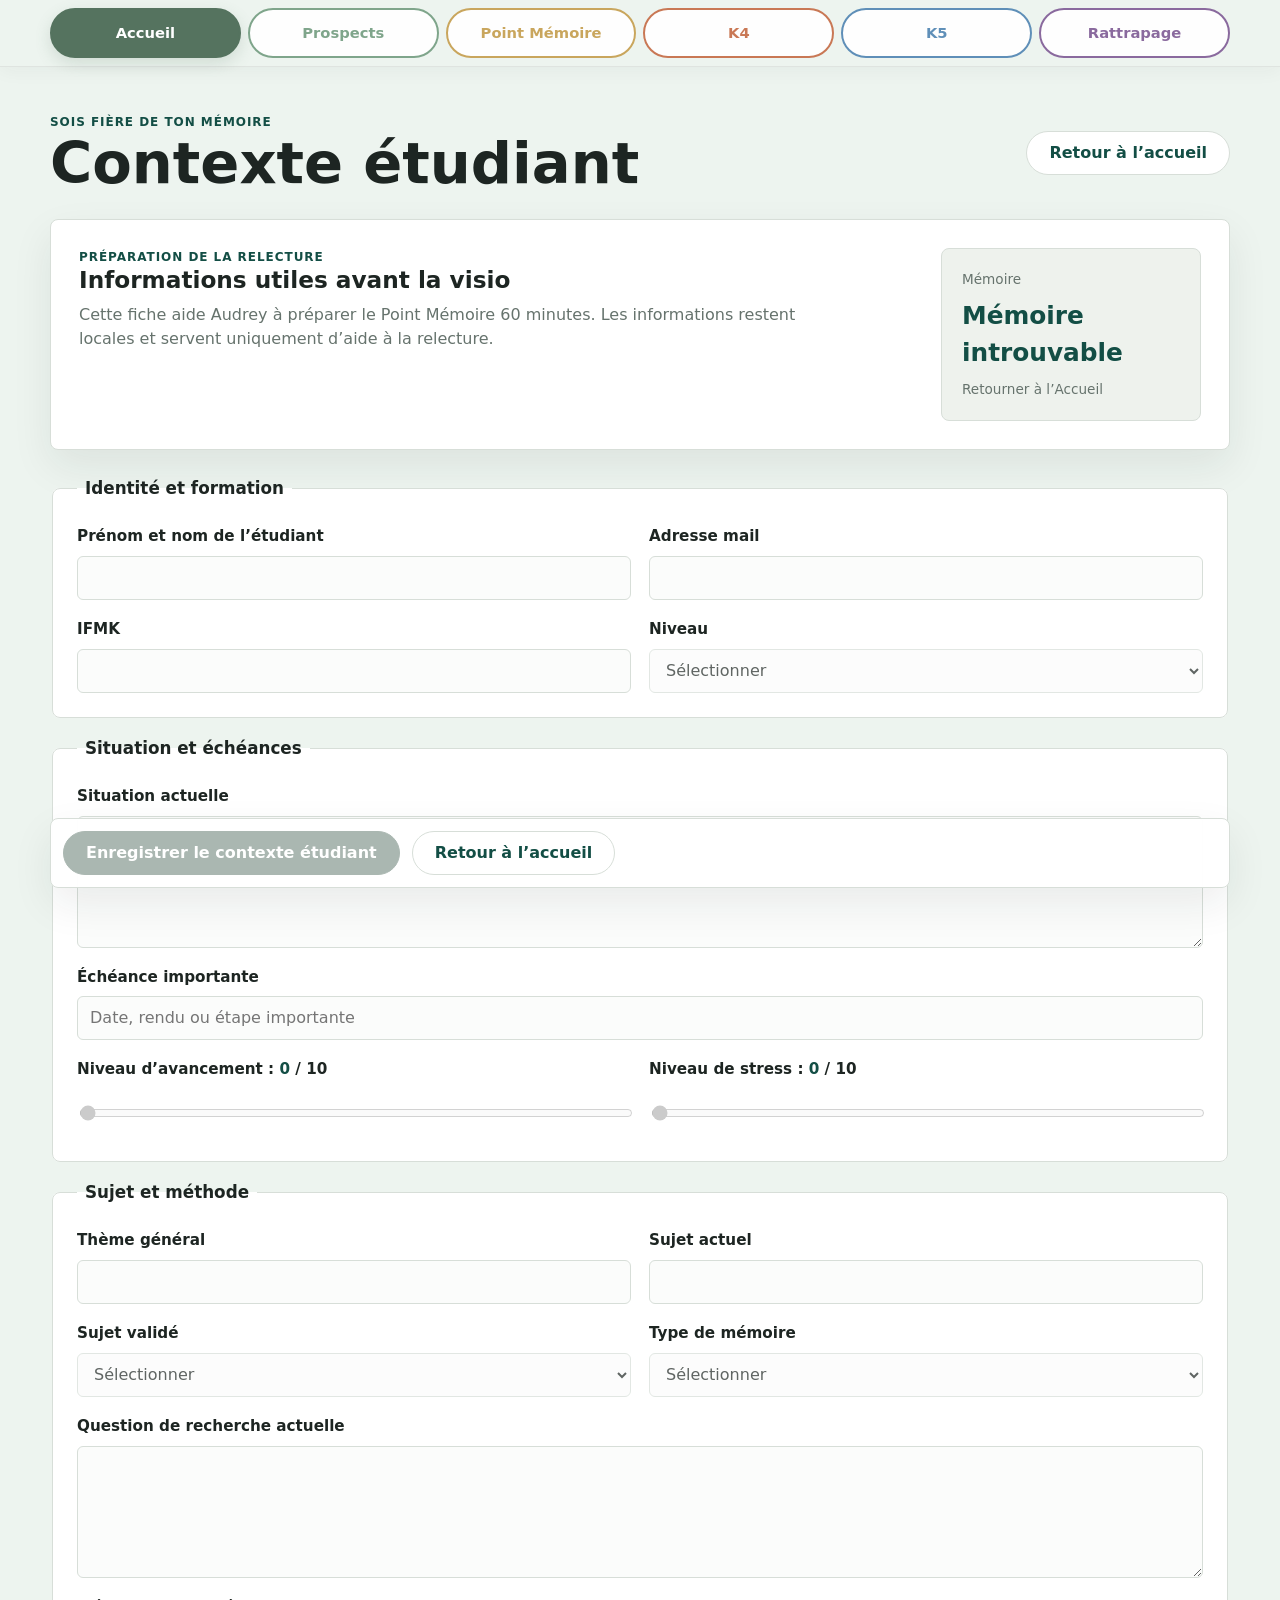
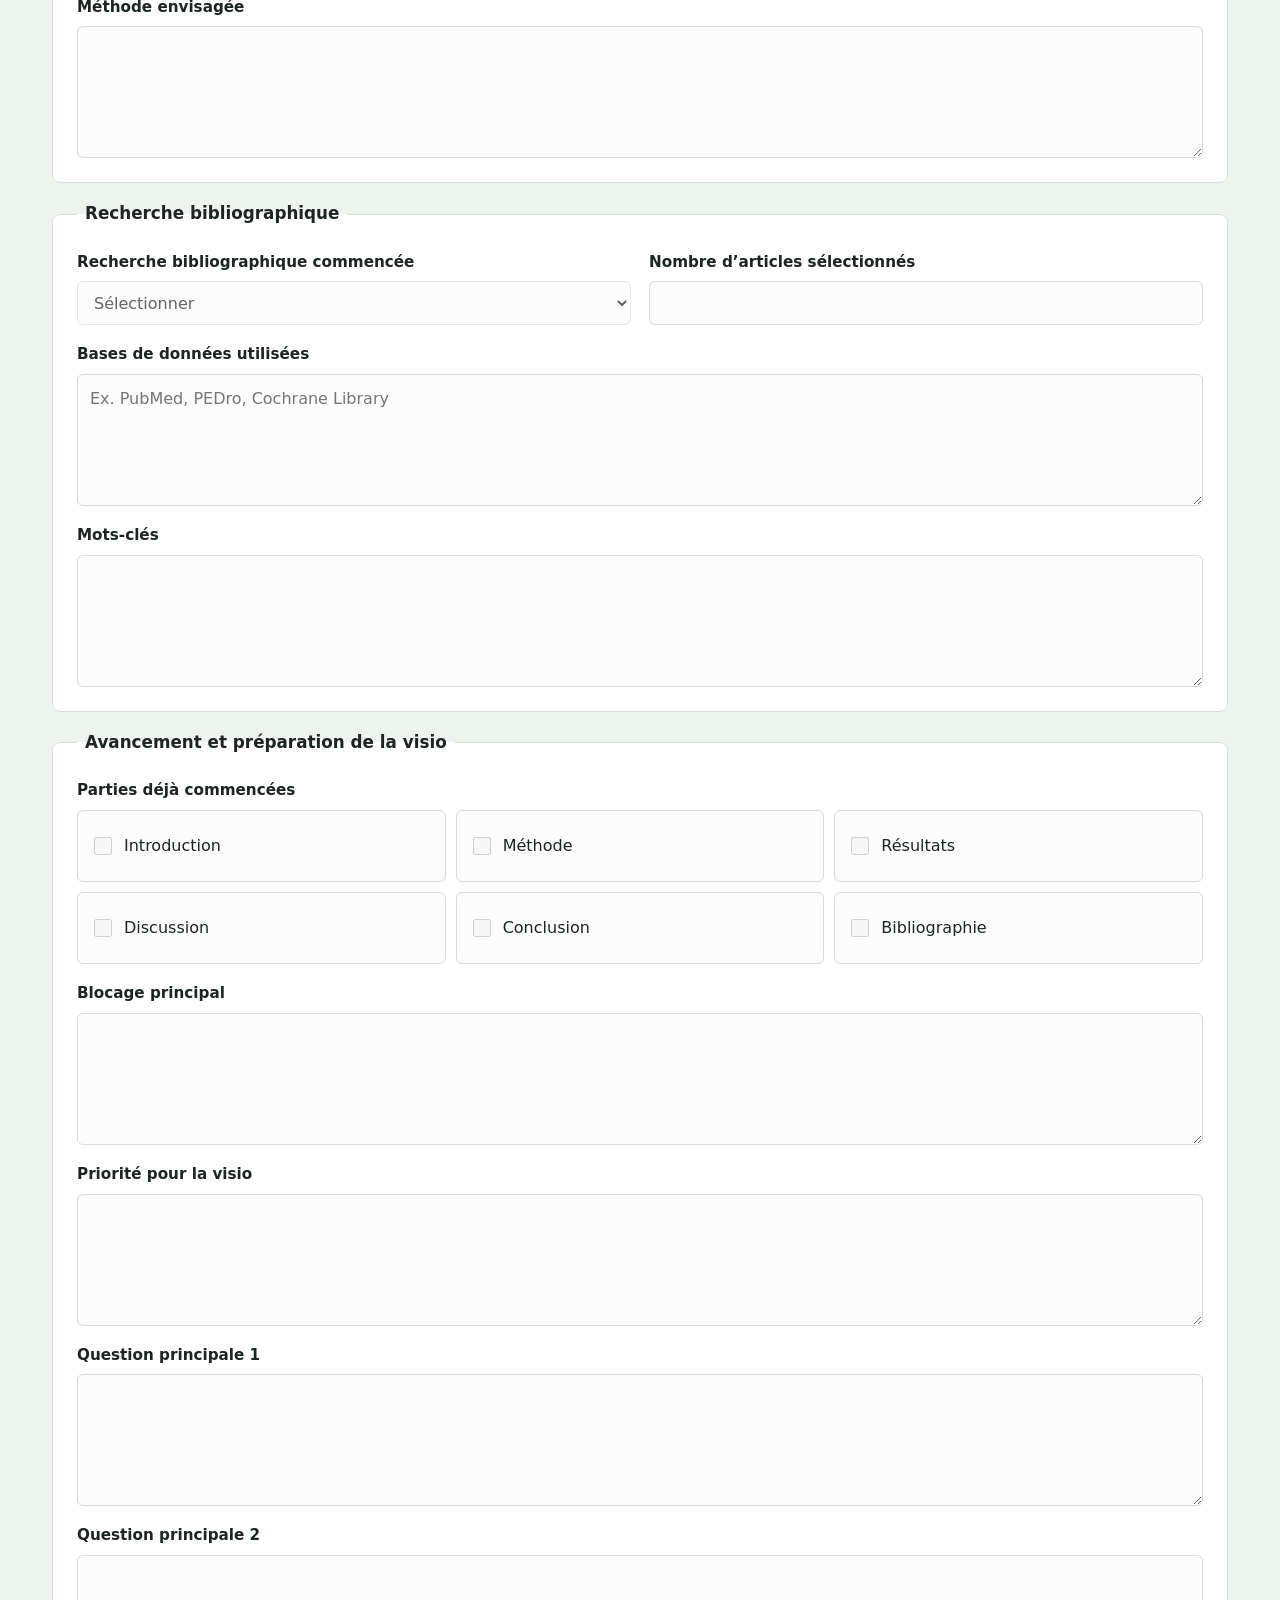
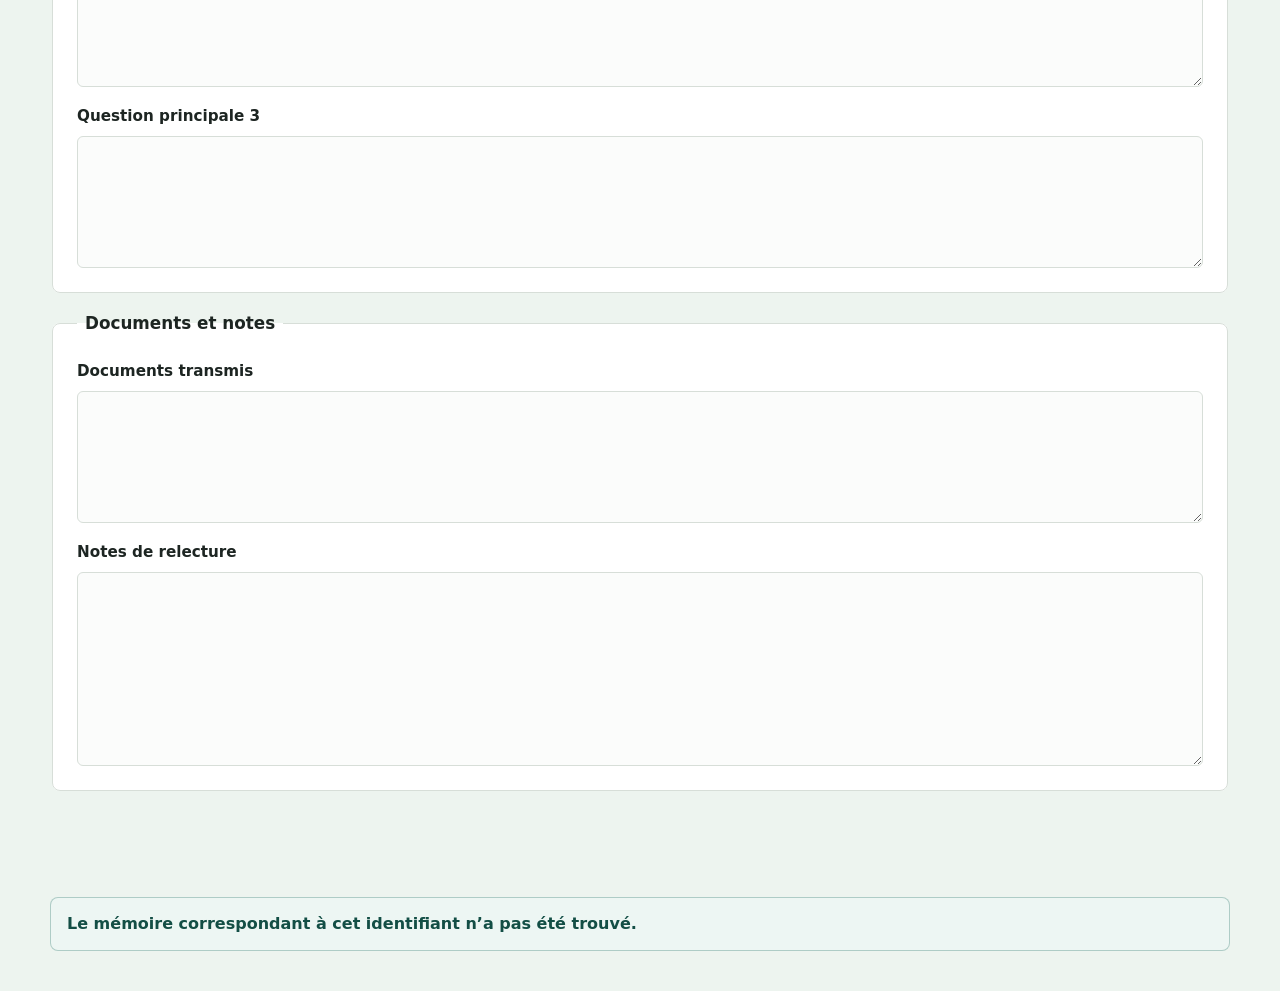
==== commit 46b6a4b6: "Securise suppression definitive et corrige archives" ====
--- a/contexte-etudiant.html
+++ b/contexte-etudiant.html
@@ -4,7 +4,7 @@
     <meta charset="UTF-8" />
     <meta name="viewport" content="width=device-width, initial-scale=1.0" />
     <title>Contexte étudiant - Redac-IMRaD</title>
-    <link rel="stylesheet" href="styles.css" />
+    <link rel="stylesheet" href="styles.css?v=20260701-1" />
   </head>
   <body>
     <div data-main-nav></div>
@@ -215,7 +215,7 @@
         <p id="context-message" class="form-message" role="status" aria-live="polite" hidden></p>
       </form>
     </main>
-    <script src="navigation.js?v=10" defer></script>
+    <script src="navigation.js?v=20260625-1" defer></script>
     <script src="contexte-etudiant.js?v=6" defer></script>
   </body>
 </html>
--- a/styles.css
+++ b/styles.css
@@ -68,10 +68,16 @@
   box-sizing: border-box;
 }
 
+html {
+  min-height: 100%;
+  background: var(--app-page-bg);
+}
+
 body {
   margin: 0;
+  min-height: 100%;
   min-width: 320px;
-  background: var(--bg);
+  background: var(--app-page-bg);
   color: var(--text);
   font-family:
     Inter, ui-sans-serif, system-ui, -apple-system, BlinkMacSystemFont, "Segoe UI",
@@ -196,7 +202,8 @@
 }
 
 .primary-action,
-.secondary-action {
+.secondary-action,
+.destructive-action {
   display: inline-flex;
   min-height: 44px;
   align-items: center;
@@ -227,7 +234,8 @@
 }
 
 .primary-action[aria-disabled="true"],
-.secondary-action:disabled {
+.secondary-action:disabled,
+.destructive-action:disabled {
   cursor: not-allowed;
   border-color: #aab7b1;
   background: #eef1ee;
@@ -2809,8 +2817,25 @@
   color: #3d617d;
 }
 
+.accueil-notification-row.is-rattrapage {
+  border-left-color: #8b6f9f;
+  background: #f1edf6;
+  color: #574168;
+}
+
 .accueil-notification-row strong {
   font-size: 0.9rem;
+}
+
+.accueil-notification-actions {
+  display: flex;
+  flex-wrap: wrap;
+  gap: 8px;
+  margin-top: 10px;
+}
+
+.accueil-notification-status {
+  margin-top: 10px;
 }
 
 @media (max-width: 620px) {
@@ -2919,6 +2944,7 @@
 .secondary-action,
 .ghost-action,
 .danger-action,
+.destructive-action,
 .filter-button {
   letter-spacing: 0;
   transition: background-color 160ms ease, border-color 160ms ease, color 160ms ease, box-shadow 160ms ease, transform 160ms ease;
@@ -2928,6 +2954,7 @@
 .secondary-action,
 .ghost-action,
 .danger-action,
+.destructive-action,
 .filter-button,
 input[type="file"]::file-selector-button {
   border-radius: 14px;
@@ -2936,7 +2963,8 @@
 .primary-action,
 .secondary-action,
 .ghost-action,
-.danger-action {
+.danger-action,
+.destructive-action {
   padding-right: 20px;
   padding-left: 20px;
 }
@@ -2964,14 +2992,17 @@
   color: var(--accent-strong);
 }
 
-.danger-action {
+.danger-action,
+.destructive-action {
   border: 1px solid #d7aeb4;
   background: #f8e8ea;
   color: #823845;
 }
 
 .danger-action:not(:disabled):hover,
-.danger-action:not(:disabled):focus-visible {
+.danger-action:not(:disabled):focus-visible,
+.destructive-action:not(:disabled):hover,
+.destructive-action:not(:disabled):focus-visible {
   border-color: #bf7f89;
   background: #f3dadd;
   box-shadow: 0 4px 12px rgba(130, 56, 69, 0.1);
@@ -2989,6 +3020,7 @@
 .secondary-action:focus-visible,
 .ghost-action:focus-visible,
 .danger-action:focus-visible,
+.destructive-action:focus-visible,
 .filter-button:focus-visible {
   outline: 3px solid rgba(29, 107, 95, 0.16);
   outline-offset: 2px;
@@ -3076,6 +3108,7 @@
 .secondary-action,
 .ghost-action,
 .danger-action,
+.destructive-action,
 .filter-button,
 input[type="file"]::file-selector-button {
   border-radius: 999px;
@@ -3084,7 +3117,8 @@
 .primary-action,
 .secondary-action,
 .ghost-action,
-.danger-action {
+.danger-action,
+.destructive-action {
   min-height: 44px;
   padding-right: 22px;
   padding-left: 22px;
@@ -3107,6 +3141,7 @@
   .secondary-action,
   .ghost-action,
   .danger-action,
+  .destructive-action,
   .filter-button {
     border-radius: 999px;
   }
@@ -3845,6 +3880,9 @@
 /* === NAVIGATION STICKY + TRANSFERT POINT MÉMOIRE === */
 body,
 .app-shell,
+.app-container,
+.main-layout,
+.main-content,
 .page-container {
   background: var(--app-page-bg);
 }
@@ -3936,10 +3974,15 @@
 }
 
 /* === FOND PAR ONGLET ACTIF === */
+html,
 body,
 .app-shell,
+.app-container,
+.main-layout,
 .main-content,
 .page-container,
+.tab-content,
+.page-section,
 [data-main-nav],
 .main-tabs,
 .main-tabs-inner {
@@ -3948,15 +3991,15 @@
 
 .main-tab.active {
   border-color: var(--nav-color);
-  background: var(--nav-soft);
-  color: var(--nav-color);
+  background: var(--nav-color);
+  color: var(--nav-active-text, #ffffff);
   box-shadow: 0 6px 16px color-mix(in srgb, var(--nav-color) 18%, transparent);
 }
 
 .main-tab.active:hover,
 .main-tab.active:focus-visible {
-  background: color-mix(in srgb, var(--nav-soft) 82%, #ffffff);
-  color: var(--nav-color);
+  background: var(--nav-color);
+  color: var(--nav-active-text, #ffffff);
 }
 
 .card,
@@ -3965,3 +4008,159 @@
 .panel {
   background-color: var(--surface);
 }
+
+/* === Filtres parcours : urgence et tri === */
+.parcours-filter-bar {
+  grid-template-columns: minmax(220px, 1fr) repeat(3, minmax(170px, 240px));
+}
+
+@media (max-width: 640px) {
+  .parcours-filter-bar {
+    grid-template-columns: 1fr;
+  }
+}
+
+/* === Questionnaire entrée Rattrapage === */
+.rattrapage-questionnaire-config-grid,
+.rattrapage-questionnaire-summary-grid {
+  display: grid;
+  grid-template-columns: repeat(2, minmax(0, 1fr));
+  gap: 12px;
+}
+
+.rattrapage-questionnaire-student-panel {
+  display: grid;
+  gap: 14px;
+  margin-top: 16px;
+}
+
+.rattrapage-questionnaire-summary h3 {
+  margin: 0 0 12px;
+  font-size: 1rem;
+}
+
+.rattrapage-questionnaire-summary-grid {
+  margin: 0;
+}
+
+.rattrapage-questionnaire-summary-grid div {
+  min-width: 0;
+  padding: 13px;
+  border: 1px solid var(--line);
+  border-radius: 6px;
+  background: var(--surface);
+}
+
+.rattrapage-questionnaire-summary-grid dt {
+  margin-bottom: 6px;
+  color: var(--muted);
+  font-size: 0.78rem;
+  font-weight: 800;
+}
+
+.rattrapage-questionnaire-summary-grid dd {
+  margin: 0;
+  color: var(--text);
+  line-height: 1.55;
+  overflow-wrap: anywhere;
+  white-space: pre-wrap;
+}
+
+@media (max-width: 640px) {
+  .rattrapage-questionnaire-config-grid,
+  .rattrapage-questionnaire-summary-grid {
+    grid-template-columns: 1fr;
+  }
+}
+
+/* === Suivi J+15 Rattrapage === */
+.rattrapage-suivi-config-grid,
+.rattrapage-suivi-summary-grid {
+  display: grid;
+  grid-template-columns: repeat(2, minmax(0, 1fr));
+  gap: 12px;
+}
+
+.rattrapage-suivi-student-panel {
+  display: grid;
+  gap: 14px;
+  margin-top: 16px;
+}
+
+.rattrapage-suivi-summary h3 {
+  margin: 0 0 12px;
+  font-size: 1rem;
+}
+
+.rattrapage-suivi-summary-grid {
+  margin: 0;
+}
+
+.rattrapage-suivi-summary-grid div {
+  min-width: 0;
+  padding: 13px;
+  border: 1px solid var(--line);
+  border-radius: 6px;
+  background: var(--surface);
+}
+
+.rattrapage-suivi-summary-grid dt {
+  margin-bottom: 6px;
+  color: var(--muted);
+  font-size: 0.78rem;
+  font-weight: 800;
+}
+
+.rattrapage-suivi-summary-grid dd {
+  margin: 0;
+  color: var(--text);
+  line-height: 1.55;
+  overflow-wrap: anywhere;
+  white-space: pre-wrap;
+}
+
+@media (max-width: 640px) {
+  .rattrapage-suivi-config-grid,
+  .rattrapage-suivi-summary-grid {
+    grid-template-columns: 1fr;
+  }
+}
+
+/* === Synthèse reprise Rattrapage === */
+.rattrapage-synthese-config-grid,
+.rattrapage-synthese-grid {
+  display: grid;
+  grid-template-columns: repeat(2, minmax(0, 1fr));
+  gap: 12px;
+}
+
+.rattrapage-synthese-student-panel {
+  display: grid;
+  gap: 14px;
+  margin-top: 16px;
+}
+
+.rattrapage-synthese-grid .full-width {
+  grid-column: 1 / -1;
+}
+
+.rattrapage-synthese-result {
+  display: grid;
+  gap: 10px;
+  margin-top: 4px;
+}
+
+.rattrapage-synthese-result > p {
+  margin: 0;
+}
+
+@media (max-width: 640px) {
+  .rattrapage-synthese-config-grid,
+  .rattrapage-synthese-grid {
+    grid-template-columns: 1fr;
+  }
+
+  .rattrapage-synthese-grid .full-width {
+    grid-column: auto;
+  }
+}
